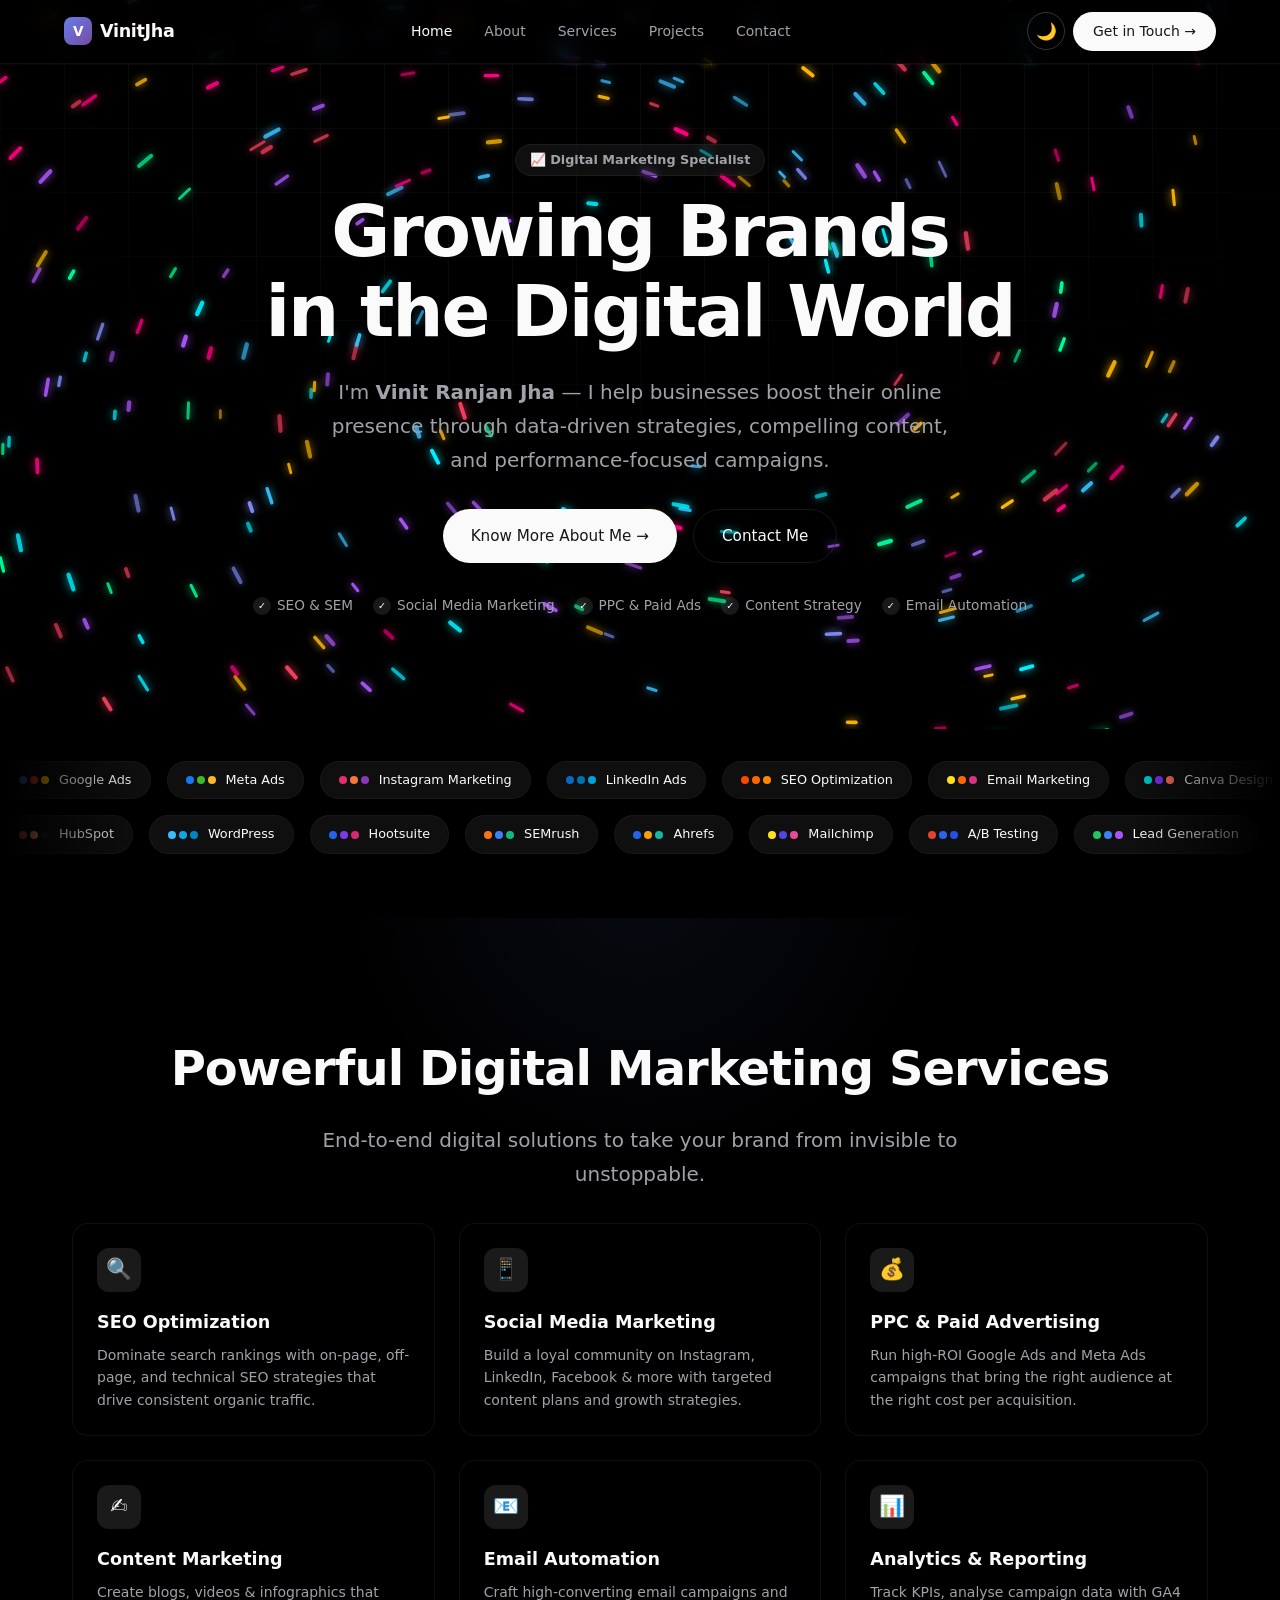
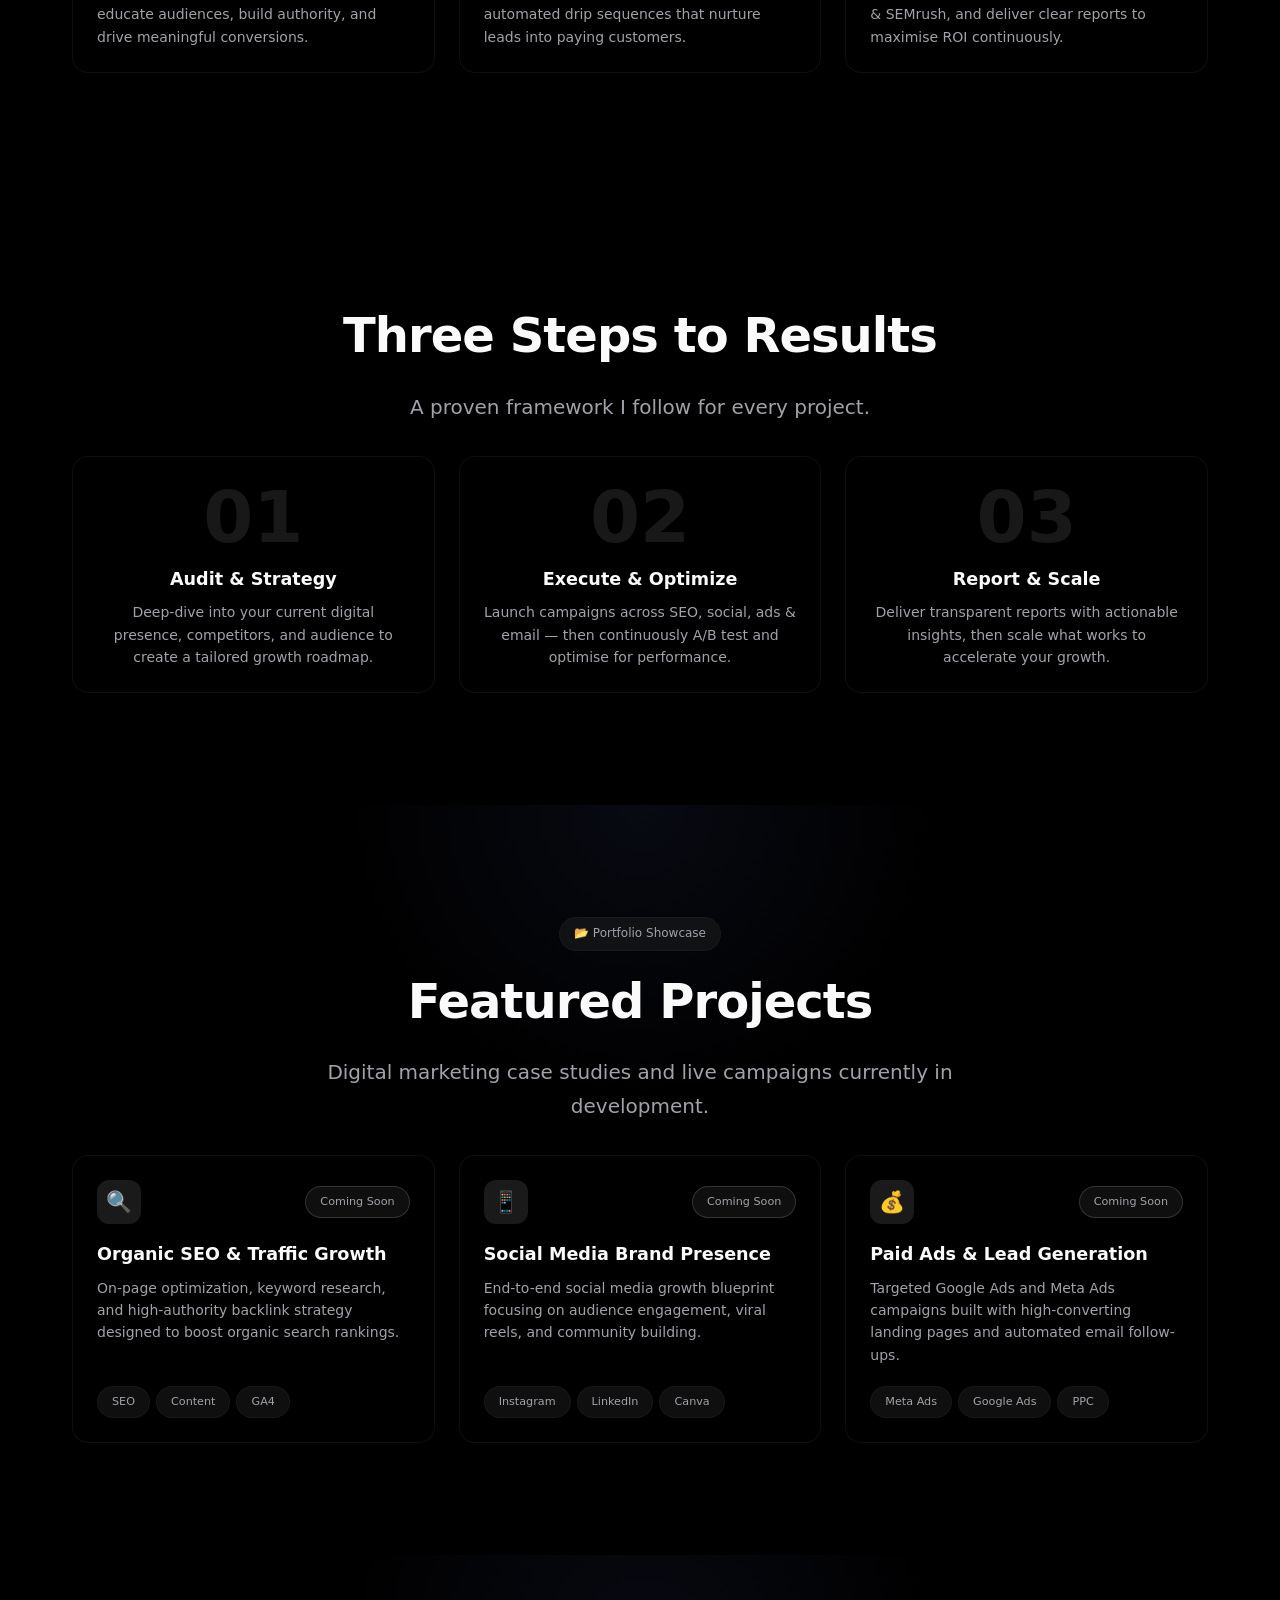
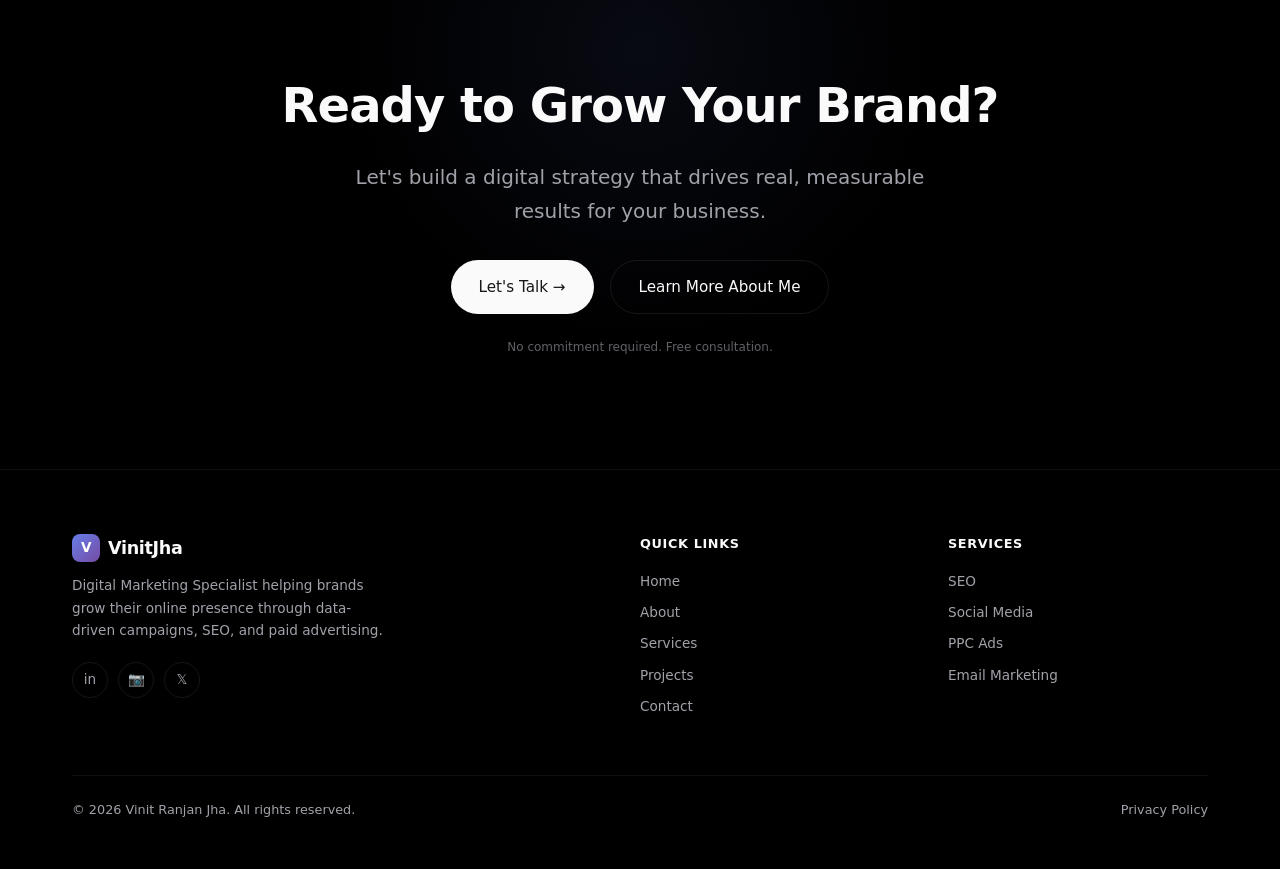
==== index.html @ 471a5882 "Initial commit: Digital marketing portfolio for Vinit Ranjan Jha" ====
<!DOCTYPE html>
<html lang="en">
<head>
  <meta charset="UTF-8" />
  <meta name="viewport" content="width=device-width, initial-scale=1.0"/>
  <title>Vinit Ranjan Jha — Digital Marketing Specialist</title>
  <link rel="icon" type="image/png" href="favicon.png" />
  <link rel="stylesheet" href="style.css" />
  <script>
    if (localStorage.getItem('vinit_theme') === 'light') {
      document.documentElement.classList.add('light');
    }
  </script>
</head>
<body>

  <div class="bg-grid"></div>

  <!-- ═══ HEADER ═══ -->
  <header class="header">
    <div class="nav-inner">
      <a href="index.html" class="logo">
        <div class="logo-icon">V</div>
        <span>VinitJha</span>
      </a>
      <nav class="nav-links" id="navLinks">
        <a href="index.html" class="active">Home</a>
        <a href="about.html">About</a>
        <a href="#services">Services</a>
        <a href="#projects">Projects</a>
        <a href="contact.html">Contact</a>
      </nav>
      <div style="display: flex; align-items: center; gap: 8px;">
        <button class="theme-toggle-btn" id="themeToggle" title="Toggle theme" aria-label="Toggle theme">🌙</button>
        <a href="contact.html" class="nav-cta nav-cta-desktop">Get in Touch →</a>
        <button class="nav-toggle" onclick="document.getElementById('navLinks').classList.toggle('open')">☰</button>
      </div>
    </div>
  </header>

  <!-- ═══ HERO ═══ -->
  <section class="hero-section" id="heroSection">
    <!-- Antigravity Exact Particle Vortex Canvas -->
    <canvas id="antigravityCanvas" class="hero-canvas"></canvas>

    <div class="container flex-center" style="position: relative; z-index: 2;">
      <div class="about-badge">📈 Digital Marketing Specialist</div>
      
      <h1 class="text-hero text-center">
        Growing Brands<br/>in the Digital World
      </h1>

      <p class="text-subtitle mt-3">
        I'm <strong>Vinit Ranjan Jha</strong> — I help businesses boost their online presence through 
        data-driven strategies, compelling content, and performance-focused campaigns.
      </p>

      <div class="btn-row">
        <a href="about.html" class="btn-primary">Know More About Me →</a>
        <a href="contact.html" class="btn-outline">Contact Me</a>
      </div>

      <!-- Feature checklist -->
      <div class="checklist">
        <span class="check-item"><span class="check-icon">✓</span> SEO & SEM</span>
        <span class="check-item"><span class="check-icon">✓</span> Social Media Marketing</span>
        <span class="check-item"><span class="check-icon">✓</span> PPC & Paid Ads</span>
        <span class="check-item"><span class="check-icon">✓</span> Content Strategy</span>
        <span class="check-item"><span class="check-icon">✓</span> Email Automation</span>
      </div>
    </div>
  </section>

  <!-- ═══ MARQUEE — SKILLS ═══ -->
  <section style="padding: 2rem 0 4rem;">
    <div class="marquee-wrapper">
      <div class="marquee-track">
        <!-- Set 1 -->
        <span class="marquee-pill"><span class="marquee-dots"><span class="marquee-dot" style="background:#4285f4"></span><span class="marquee-dot" style="background:#ea4335"></span><span class="marquee-dot" style="background:#fbbc05"></span></span>Google Ads</span>
        <span class="marquee-pill"><span class="marquee-dots"><span class="marquee-dot" style="background:#1877f2"></span><span class="marquee-dot" style="background:#42b72a"></span><span class="marquee-dot" style="background:#f7b928"></span></span>Meta Ads</span>
        <span class="marquee-pill"><span class="marquee-dots"><span class="marquee-dot" style="background:#e1306c"></span><span class="marquee-dot" style="background:#f77737"></span><span class="marquee-dot" style="background:#833ab4"></span></span>Instagram Marketing</span>
        <span class="marquee-pill"><span class="marquee-dots"><span class="marquee-dot" style="background:#0a66c2"></span><span class="marquee-dot" style="background:#0073b1"></span><span class="marquee-dot" style="background:#00a0dc"></span></span>LinkedIn Ads</span>
        <span class="marquee-pill"><span class="marquee-dots"><span class="marquee-dot" style="background:#ff4500"></span><span class="marquee-dot" style="background:#ff6600"></span><span class="marquee-dot" style="background:#ff8800"></span></span>SEO Optimization</span>
        <span class="marquee-pill"><span class="marquee-dots"><span class="marquee-dot" style="background:#ffe01b"></span><span class="marquee-dot" style="background:#ff6a00"></span><span class="marquee-dot" style="background:#d63384"></span></span>Email Marketing</span>
        <span class="marquee-pill"><span class="marquee-dots"><span class="marquee-dot" style="background:#00c4cc"></span><span class="marquee-dot" style="background:#7b2ff7"></span><span class="marquee-dot" style="background:#ff6f61"></span></span>Canva Design</span>
        <span class="marquee-pill"><span class="marquee-dots"><span class="marquee-dot" style="background:#ff4713"></span><span class="marquee-dot" style="background:#3ddc84"></span><span class="marquee-dot" style="background:#4285f4"></span></span>Analytics</span>
        <!-- Set 2 (duplicate for seamless loop) -->
        <span class="marquee-pill"><span class="marquee-dots"><span class="marquee-dot" style="background:#4285f4"></span><span class="marquee-dot" style="background:#ea4335"></span><span class="marquee-dot" style="background:#fbbc05"></span></span>Google Ads</span>
        <span class="marquee-pill"><span class="marquee-dots"><span class="marquee-dot" style="background:#1877f2"></span><span class="marquee-dot" style="background:#42b72a"></span><span class="marquee-dot" style="background:#f7b928"></span></span>Meta Ads</span>
        <span class="marquee-pill"><span class="marquee-dots"><span class="marquee-dot" style="background:#e1306c"></span><span class="marquee-dot" style="background:#f77737"></span><span class="marquee-dot" style="background:#833ab4"></span></span>Instagram Marketing</span>
        <span class="marquee-pill"><span class="marquee-dots"><span class="marquee-dot" style="background:#0a66c2"></span><span class="marquee-dot" style="background:#0073b1"></span><span class="marquee-dot" style="background:#00a0dc"></span></span>LinkedIn Ads</span>
        <span class="marquee-pill"><span class="marquee-dots"><span class="marquee-dot" style="background:#ff4500"></span><span class="marquee-dot" style="background:#ff6600"></span><span class="marquee-dot" style="background:#ff8800"></span></span>SEO Optimization</span>
        <span class="marquee-pill"><span class="marquee-dots"><span class="marquee-dot" style="background:#ffe01b"></span><span class="marquee-dot" style="background:#ff6a00"></span><span class="marquee-dot" style="background:#d63384"></span></span>Email Marketing</span>
        <span class="marquee-pill"><span class="marquee-dots"><span class="marquee-dot" style="background:#00c4cc"></span><span class="marquee-dot" style="background:#7b2ff7"></span><span class="marquee-dot" style="background:#ff6f61"></span></span>Canva Design</span>
        <span class="marquee-pill"><span class="marquee-dots"><span class="marquee-dot" style="background:#ff4713"></span><span class="marquee-dot" style="background:#3ddc84"></span><span class="marquee-dot" style="background:#4285f4"></span></span>Analytics</span>
      </div>
    </div>
    <div style="height: 1rem;"></div>
    <div class="marquee-wrapper">
      <div class="marquee-track reverse">
        <span class="marquee-pill"><span class="marquee-dots"><span class="marquee-dot" style="background:#ff6250"></span><span class="marquee-dot" style="background:#ff9472"></span><span class="marquee-dot" style="background:#1a1a2e"></span></span>HubSpot</span>
        <span class="marquee-pill"><span class="marquee-dots"><span class="marquee-dot" style="background:#38bdf8"></span><span class="marquee-dot" style="background:#0ea5e9"></span><span class="marquee-dot" style="background:#0284c7"></span></span>WordPress</span>
        <span class="marquee-pill"><span class="marquee-dots"><span class="marquee-dot" style="background:#2563eb"></span><span class="marquee-dot" style="background:#7c3aed"></span><span class="marquee-dot" style="background:#db2777"></span></span>Hootsuite</span>
        <span class="marquee-pill"><span class="marquee-dots"><span class="marquee-dot" style="background:#f97316"></span><span class="marquee-dot" style="background:#3b82f6"></span><span class="marquee-dot" style="background:#10b981"></span></span>SEMrush</span>
        <span class="marquee-pill"><span class="marquee-dots"><span class="marquee-dot" style="background:#2563eb"></span><span class="marquee-dot" style="background:#f59e0b"></span><span class="marquee-dot" style="background:#14b8a6"></span></span>Ahrefs</span>
        <span class="marquee-pill"><span class="marquee-dots"><span class="marquee-dot" style="background:#ffe01b"></span><span class="marquee-dot" style="background:#4f46e5"></span><span class="marquee-dot" style="background:#ec4899"></span></span>Mailchimp</span>
        <span class="marquee-pill"><span class="marquee-dots"><span class="marquee-dot" style="background:#e44332"></span><span class="marquee-dot" style="background:#2965f1"></span><span class="marquee-dot" style="background:#264de4"></span></span>A/B Testing</span>
        <span class="marquee-pill"><span class="marquee-dots"><span class="marquee-dot" style="background:#22c55e"></span><span class="marquee-dot" style="background:#3b82f6"></span><span class="marquee-dot" style="background:#a855f7"></span></span>Lead Generation</span>
        <!-- Duplicate -->
        <span class="marquee-pill"><span class="marquee-dots"><span class="marquee-dot" style="background:#ff6250"></span><span class="marquee-dot" style="background:#ff9472"></span><span class="marquee-dot" style="background:#1a1a2e"></span></span>HubSpot</span>
        <span class="marquee-pill"><span class="marquee-dots"><span class="marquee-dot" style="background:#38bdf8"></span><span class="marquee-dot" style="background:#0ea5e9"></span><span class="marquee-dot" style="background:#0284c7"></span></span>WordPress</span>
        <span class="marquee-pill"><span class="marquee-dots"><span class="marquee-dot" style="background:#2563eb"></span><span class="marquee-dot" style="background:#7c3aed"></span><span class="marquee-dot" style="background:#db2777"></span></span>Hootsuite</span>
        <span class="marquee-pill"><span class="marquee-dots"><span class="marquee-dot" style="background:#f97316"></span><span class="marquee-dot" style="background:#3b82f6"></span><span class="marquee-dot" style="background:#10b981"></span></span>SEMrush</span>
        <span class="marquee-pill"><span class="marquee-dots"><span class="marquee-dot" style="background:#2563eb"></span><span class="marquee-dot" style="background:#f59e0b"></span><span class="marquee-dot" style="background:#14b8a6"></span></span>Ahrefs</span>
        <span class="marquee-pill"><span class="marquee-dots"><span class="marquee-dot" style="background:#ffe01b"></span><span class="marquee-dot" style="background:#4f46e5"></span><span class="marquee-dot" style="background:#ec4899"></span></span>Mailchimp</span>
        <span class="marquee-pill"><span class="marquee-dots"><span class="marquee-dot" style="background:#e44332"></span><span class="marquee-dot" style="background:#2965f1"></span><span class="marquee-dot" style="background:#264de4"></span></span>A/B Testing</span>
        <span class="marquee-pill"><span class="marquee-dots"><span class="marquee-dot" style="background:#22c55e"></span><span class="marquee-dot" style="background:#3b82f6"></span><span class="marquee-dot" style="background:#a855f7"></span></span>Lead Generation</span>
      </div>
    </div>
  </section>

  <!-- ═══ SERVICES ═══ -->
  <section id="services" class="glow-section">
    <div class="container">
      <h2 class="text-section section-spacing">Powerful Digital Marketing Services</h2>
      <p class="text-subtitle mb-4">End-to-end digital solutions to take your brand from invisible to unstoppable.</p>

      <div class="grid-3">
        <div class="card">
          <div class="card-icon">🔍</div>
          <h3>SEO Optimization</h3>
          <p>Dominate search rankings with on-page, off-page, and technical SEO strategies that drive consistent organic traffic.</p>
        </div>
        <div class="card">
          <div class="card-icon">📱</div>
          <h3>Social Media Marketing</h3>
          <p>Build a loyal community on Instagram, LinkedIn, Facebook & more with targeted content plans and growth strategies.</p>
        </div>
        <div class="card">
          <div class="card-icon">💰</div>
          <h3>PPC & Paid Advertising</h3>
          <p>Run high-ROI Google Ads and Meta Ads campaigns that bring the right audience at the right cost per acquisition.</p>
        </div>
        <div class="card">
          <div class="card-icon">✍️</div>
          <h3>Content Marketing</h3>
          <p>Create blogs, videos & infographics that educate audiences, build authority, and drive meaningful conversions.</p>
        </div>
        <div class="card">
          <div class="card-icon">📧</div>
          <h3>Email Automation</h3>
          <p>Craft high-converting email campaigns and automated drip sequences that nurture leads into paying customers.</p>
        </div>
        <div class="card">
          <div class="card-icon">📊</div>
          <h3>Analytics & Reporting</h3>
          <p>Track KPIs, analyse campaign data with GA4 & SEMrush, and deliver clear reports to maximise ROI continuously.</p>
        </div>
      </div>
    </div>
  </section>

  <!-- ═══ HOW I WORK ═══ -->
  <section>
    <div class="container">
      <h2 class="text-section section-spacing">Three Steps to Results</h2>
      <p class="text-subtitle mb-4">A proven framework I follow for every project.</p>

      <div class="grid-3">
        <div class="card" style="text-align: center;">
          <div class="step-number">01</div>
          <h3>Audit & Strategy</h3>
          <p>Deep-dive into your current digital presence, competitors, and audience to create a tailored growth roadmap.</p>
        </div>
        <div class="card" style="text-align: center;">
          <div class="step-number">02</div>
          <h3>Execute & Optimize</h3>
          <p>Launch campaigns across SEO, social, ads & email — then continuously A/B test and optimise for performance.</p>
        </div>
        <div class="card" style="text-align: center;">
          <div class="step-number">03</div>
          <h3>Report & Scale</h3>
          <p>Deliver transparent reports with actionable insights, then scale what works to accelerate your growth.</p>
        </div>
      </div>
    </div>
  </section>

  <!-- ═══ PROJECTS ═══ -->
  <section id="projects" class="glow-section">
    <div class="container">
      <div class="flex-center">
        <span class="badge" style="margin-bottom: 0.75rem;">📂 Portfolio Showcase</span>
        <h2 class="text-section section-spacing">Featured Projects</h2>
        <p class="text-subtitle mb-4">
          Digital marketing case studies and live campaigns currently in development.
        </p>
      </div>

      <div class="grid-3">
        <!-- Project 1 -->
        <div class="card" style="display:flex; flex-direction:column; justify-content:space-between;">
          <div>
            <div style="display:flex; justify-content:space-between; align-items:center; margin-bottom:1rem;">
              <span class="card-icon" style="margin-bottom:0;">🔍</span>
              <span class="badge" style="font-size:0.7rem; color:#a1a1aa; border-color:rgba(255,255,255,0.15);">Coming Soon</span>
            </div>
            <h3>Organic SEO & Traffic Growth</h3>
            <p>On-page optimization, keyword research, and high-authority backlink strategy designed to boost organic search rankings.</p>
          </div>
          <div style="margin-top:1.25rem; display:flex; gap:6px; flex-wrap:wrap;">
            <span class="badge" style="font-size:0.7rem;">SEO</span>
            <span class="badge" style="font-size:0.7rem;">Content</span>
            <span class="badge" style="font-size:0.7rem;">GA4</span>
          </div>
        </div>

        <!-- Project 2 -->
        <div class="card" style="display:flex; flex-direction:column; justify-content:space-between;">
          <div>
            <div style="display:flex; justify-content:space-between; align-items:center; margin-bottom:1rem;">
              <span class="card-icon" style="margin-bottom:0;">📱</span>
              <span class="badge" style="font-size:0.7rem; color:#a1a1aa; border-color:rgba(255,255,255,0.15);">Coming Soon</span>
            </div>
            <h3>Social Media Brand Presence</h3>
            <p>End-to-end social media growth blueprint focusing on audience engagement, viral reels, and community building.</p>
          </div>
          <div style="margin-top:1.25rem; display:flex; gap:6px; flex-wrap:wrap;">
            <span class="badge" style="font-size:0.7rem;">Instagram</span>
            <span class="badge" style="font-size:0.7rem;">LinkedIn</span>
            <span class="badge" style="font-size:0.7rem;">Canva</span>
          </div>
        </div>

        <!-- Project 3 -->
        <div class="card" style="display:flex; flex-direction:column; justify-content:space-between;">
          <div>
            <div style="display:flex; justify-content:space-between; align-items:center; margin-bottom:1rem;">
              <span class="card-icon" style="margin-bottom:0;">💰</span>
              <span class="badge" style="font-size:0.7rem; color:#a1a1aa; border-color:rgba(255,255,255,0.15);">Coming Soon</span>
            </div>
            <h3>Paid Ads & Lead Generation</h3>
            <p>Targeted Google Ads and Meta Ads campaigns built with high-converting landing pages and automated email follow-ups.</p>
          </div>
          <div style="margin-top:1.25rem; display:flex; gap:6px; flex-wrap:wrap;">
            <span class="badge" style="font-size:0.7rem;">Meta Ads</span>
            <span class="badge" style="font-size:0.7rem;">Google Ads</span>
            <span class="badge" style="font-size:0.7rem;">PPC</span>
          </div>
        </div>
      </div>
    </div>
  </section>

  <!-- ═══ BOTTOM CTA ═══ -->
  <section class="glow-section">
    <div class="container flex-center">
      <h2 class="text-section section-spacing">Ready to Grow Your Brand?</h2>
      <p class="text-subtitle">
        Let's build a digital strategy that drives real, measurable results for your business.
      </p>
      <div class="btn-row">
        <a href="contact.html" class="btn-primary">Let's Talk →</a>
        <a href="about.html" class="btn-outline">Learn More About Me</a>
      </div>
      <p class="text-xs text-muted mt-3" style="opacity:0.6;">No commitment required. Free consultation.</p>
    </div>
  </section>

  <!-- ═══ FOOTER ═══ -->
  <footer class="footer">
    <div class="container">
      <div class="footer-grid">
        <div class="footer-brand">
          <div class="logo">
            <div class="logo-icon">V</div>
            <span>VinitJha</span>
          </div>
          <p>Digital Marketing Specialist helping brands grow their online presence through data-driven campaigns, SEO, and paid advertising.</p>
          <div class="footer-socials">
            <a href="#" title="LinkedIn">in</a>
            <a href="#" title="Instagram">📷</a>
            <a href="#" title="Twitter / X">𝕏</a>
          </div>
        </div>
        <div class="footer-col">
          <h4>Quick Links</h4>
          <a href="index.html">Home</a>
          <a href="about.html">About</a>
          <a href="#services">Services</a>
          <a href="#projects">Projects</a>
          <a href="contact.html">Contact</a>
        </div>
        <div class="footer-col">
          <h4>Services</h4>
          <a href="#services">SEO</a>
          <a href="#services">Social Media</a>
          <a href="#services">PPC Ads</a>
          <a href="#services">Email Marketing</a>
        </div>
      </div>
      <div class="footer-bottom">
        <span>© 2026 Vinit Ranjan Jha. All rights reserved.</span>
        <a href="#">Privacy Policy</a>
      </div>
    </div>
  </footer>

  <script>
    // ── Theme Toggle (Dark / Light) ──
    const themeToggleBtn = document.getElementById('themeToggle');
    const currentTheme = localStorage.getItem('vinit_theme') || 'dark';

    if (currentTheme === 'light') {
      document.documentElement.classList.add('light');
      themeToggleBtn.textContent = '☀️';
    } else {
      document.documentElement.classList.remove('light');
      themeToggleBtn.textContent = '🌙';
    }

    themeToggleBtn.addEventListener('click', () => {
      const isLight = document.documentElement.classList.toggle('light');
      if (isLight) {
        localStorage.setItem('vinit_theme', 'light');
        themeToggleBtn.textContent = '☀️';
      } else {
        localStorage.setItem('vinit_theme', 'dark');
        themeToggleBtn.textContent = '🌙';
      }
    });

    // Auto-close mobile menu on link click
    document.querySelectorAll('#navLinks a').forEach(link => {
      link.addEventListener('click', () => {
        document.getElementById('navLinks').classList.remove('open');
      });
    });

    // ── Antigravity Google Exact Particle Vortex System ──
    const canvas = document.getElementById('antigravityCanvas');
    const heroSec = document.getElementById('heroSection');
    const ctx = canvas.getContext('2d');

    let width = 0, height = 0;
    let dpr = window.devicePixelRatio || 1;

    // Palette: Light Mode (Google vibrant palette) vs Dark Mode (Electric neon glow)
    const lightColors = ['#EA4335', '#4285F4', '#FBBC05', '#34A853', '#9333EA', '#E11D48', '#2563EB', '#D97706'];
    const darkColors  = ['#00F0FF', '#FF007F', '#A855F7', '#FFB800', '#00FF9D', '#38BDF8', '#F43F5E', '#818CF8'];

    let particles = [];
    const NUM_PARTICLES = 360;

    function resize() {
      width = heroSec.offsetWidth;
      height = heroSec.offsetHeight;
      dpr = window.devicePixelRatio || 1;
      canvas.width = width * dpr;
      canvas.height = height * dpr;
      ctx.setTransform(dpr, 0, 0, dpr, 0, 0);
    }

    function initParticles() {
      particles = [];
      const isMobile = width < 768;
      const minR = isMobile ? 120 : 210;
      const maxR = isMobile ? 420 : 860;

      for (let i = 0; i < NUM_PARTICLES; i++) {
        // Distance distributed in vortex layers
        const norm = Math.pow(Math.random(), 0.78);
        const r = minR + norm * (maxR - minR);
        const baseAngle = Math.random() * Math.PI * 2;
        const colorIdx = Math.floor(Math.random() * lightColors.length);

        particles.push({
          r: r,
          baseR: r,
          angle: baseAngle,
          speed: (0.0006 + Math.random() * 0.001) * (Math.random() > 0.05 ? 1 : -1),
          length: 7 + Math.random() * 9,
          width: 2.8 + Math.random() * 1.6,
          colorIdx: colorIdx,
          alpha: 0.55 + Math.random() * 0.45,
          ox: 0,
          oy: 0,
          vx: 0,
          vy: 0
        });
      }
    }

    let mousePos = { x: -9999, y: -9999, active: false };

    heroSec.addEventListener('mousemove', (e) => {
      const rect = heroSec.getBoundingClientRect();
      mousePos.x = e.clientX - rect.left;
      mousePos.y = e.clientY - rect.top;
      mousePos.active = true;
    });

    heroSec.addEventListener('mouseleave', () => {
      mousePos.active = false;
    });

    function animate() {
      // Disable on mobile/phone screens completely
      if (window.innerWidth <= 768) {
        ctx.clearRect(0, 0, width, height);
        requestAnimationFrame(animate);
        return;
      }

      ctx.clearRect(0, 0, width, height);

      const isLight = document.documentElement.classList.contains('light');
      const cx = width / 2;
      const cy = height * 0.46; // Center directly behind the hero title

      for (let i = 0; i < particles.length; i++) {
        const p = particles[i];

        // Orbit update
        p.angle += p.speed;

        // Base elliptical coordinates matching screen ratio
        const baseX = cx + Math.cos(p.angle) * p.r;
        const baseY = cy + Math.sin(p.angle) * (p.r * 0.58);

        // Interactive mouse physics
        if (mousePos.active) {
          const dx = (baseX + p.ox) - mousePos.x;
          const dy = (baseY + p.oy) - mousePos.y;
          const dist = Math.hypot(dx, dy);
          const maxDist = 200;

          if (dist < maxDist && dist > 0) {
            const force = (1 - dist / maxDist) * 32;
            p.vx += (dx / dist) * force * 0.12;
            p.vy += (dy / dist) * force * 0.12;
          }
        }

        // Spring damping back to orbit
        p.ox += p.vx;
        p.oy += p.vy;
        p.vx *= 0.86;
        p.vy *= 0.86;
        p.ox *= 0.92;
        p.oy *= 0.92;

        const posX = baseX + p.ox;
        const posY = baseY + p.oy;

        // Tangent orientation (vortex swirling dash angle)
        const tangent = p.angle + Math.PI / 2 + 0.32;

        ctx.save();
        ctx.translate(posX, posY);
        ctx.rotate(tangent);

        ctx.beginPath();
        ctx.moveTo(-p.length / 2, 0);
        ctx.lineTo(p.length / 2, 0);

        const strokeColor = isLight ? lightColors[p.colorIdx] : darkColors[p.colorIdx];
        ctx.strokeStyle = strokeColor;
        ctx.lineWidth = p.width;
        ctx.lineCap = 'round';
        ctx.globalAlpha = p.alpha;

        if (!isLight) {
          ctx.shadowColor = strokeColor;
          ctx.shadowBlur = 8;
        }

        ctx.stroke();
        ctx.restore();
      }

      requestAnimationFrame(animate);
    }

    window.addEventListener('resize', () => {
      resize();
      initParticles();
    });

    resize();
    initParticles();
    requestAnimationFrame(animate);
  </script>

</body>
</html>
---- style.css ----
/* ══════════════════════════════════════════════
   VINIT RANJAN JHA — Digital Marketing Portfolio
   Design System (inspired by tweakcn.com)
   ══════════════════════════════════════════════ */

/* ── CSS Variables ── */
:root {
  --background: #000000;
  --foreground: #fafafa;
  --card: #000000;
  --card-foreground: #fafafa;
  --popover: #171717;
  --primary: #fafafa;
  --primary-foreground: #171717;
  --secondary: #262626;
  --secondary-foreground: #fafafa;
  --muted: #262626;
  --muted-foreground: #a1a1aa;
  --border: #262626;
  --ring: #d4d4d8;
  --radius: 9999px;
}

/* Light Theme Variables */
html.light {
  --background: #ffffff;
  --foreground: #09090b;
  --card: #ffffff;
  --card-foreground: #09090b;
  --popover: #f4f4f5;
  --primary: #18181b;
  --primary-foreground: #fafafa;
  --secondary: #f4f4f5;
  --secondary-foreground: #18181b;
  --muted: #f4f4f5;
  --muted-foreground: #71717a;
  --border: #e4e4e7;
  --ring: #a1a1aa;
}

/* ── Reset ── */
*, *::before, *::after {
  margin: 0;
  padding: 0;
  box-sizing: border-box;
}

html {
  scroll-behavior: smooth;
}

body {
  font-family: ui-sans-serif, system-ui, -apple-system, BlinkMacSystemFont,
    'Segoe UI', Roboto, 'Helvetica Neue', Arial, 'Noto Sans', sans-serif;
  background: var(--background);
  color: var(--foreground);
  line-height: 1.6;
  -webkit-font-smoothing: antialiased;
  -moz-osx-font-smoothing: grayscale;
}

a { color: inherit; text-decoration: none; }
img { max-width: 100%; display: block; }
ul { list-style: none; }

/* ── Background Grid Pattern ── */
.bg-grid {
  position: fixed;
  inset: 0;
  z-index: 0;
  pointer-events: none;
  background-image:
    linear-gradient(rgba(255,255,255,0.035) 1px, transparent 1px),
    linear-gradient(90deg, rgba(255,255,255,0.035) 1px, transparent 1px);
  background-size: 64px 64px;
  mask-image: radial-gradient(ellipse 60% 50% at 50% 0%, #000 70%, transparent 100%);
  -webkit-mask-image: radial-gradient(ellipse 60% 50% at 50% 0%, #000 70%, transparent 100%);
}

/* ── Container ── */
.container {
  max-width: 1200px;
  margin: 0 auto;
  padding: 0 1rem;
  position: relative;
  z-index: 1;
}

@media (min-width: 640px) { .container { padding: 0 1.5rem; } }
@media (min-width: 1024px) { .container { padding: 0 2rem; } }

/* ── Header / Nav ── */
.header {
  position: fixed;
  top: 0;
  left: 0;
  right: 0;
  height: 64px;
  z-index: 100;
  border-bottom: 1px solid rgba(38,38,38,0.4);
  backdrop-filter: blur(12px);
  -webkit-backdrop-filter: blur(12px);
  background: rgba(0,0,0,0.8);
}

.nav-inner {
  max-width: 1200px;
  margin: 0 auto;
  padding: 0 1.5rem;
  height: 100%;
  display: flex;
  align-items: center;
  justify-content: space-between;
}

.logo {
  font-size: 1.1rem;
  font-weight: 700;
  letter-spacing: -0.02em;
  display: flex;
  align-items: center;
  gap: 8px;
}

.logo-icon {
  width: 28px;
  height: 28px;
  background: linear-gradient(135deg, #667eea, #764ba2);
  border-radius: 8px;
  display: flex;
  align-items: center;
  justify-content: center;
  font-size: 0.85rem;
  font-weight: 800;
  color: white;
}

.nav-links {
  display: flex;
  gap: 2rem;
  align-items: center;
}

.nav-links a {
  font-size: 0.875rem;
  font-weight: 500;
  color: var(--muted-foreground);
  transition: color 0.2s;
}

.nav-links a:hover,
.nav-links a.active {
  color: var(--foreground);
}

.nav-cta {
  display: inline-flex;
  align-items: center;
  gap: 6px;
  background: var(--primary);
  color: var(--primary-foreground);
  padding: 8px 20px;
  border-radius: 9999px;
  font-size: 0.875rem;
  font-weight: 500;
  transition: opacity 0.2s;
  border: none;
  cursor: pointer;
}

.nav-cta:hover { opacity: 0.9; }

/* Mobile nav */
.nav-toggle {
  display: none;
  background: rgba(38,38,38,0.5);
  border: 1px solid rgba(255,255,255,0.15);
  border-radius: 9999px;
  width: 42px;
  height: 42px;
  align-items: center;
  justify-content: center;
  color: var(--foreground);
  cursor: pointer;
  font-size: 1.25rem;
  transition: all 0.2s;
}

.nav-toggle:active {
  transform: scale(0.92);
}

@media (max-width: 768px) {
  .nav-links {
    display: flex;
    flex-direction: column;
    position: fixed;
    top: 64px;
    left: 0;
    right: 0;
    background: rgba(10, 10, 10, 0.98);
    backdrop-filter: blur(20px);
    -webkit-backdrop-filter: blur(20px);
    padding: 1.5rem 1.25rem 2rem;
    gap: 0.5rem;
    border-bottom: 1px solid rgba(255,255,255,0.1);
    transform: translateY(-120%);
    opacity: 0;
    pointer-events: none;
    transition: all 0.3s cubic-bezier(0.16, 1, 0.3, 1);
    box-shadow: 0 20px 40px rgba(0,0,0,0.8);
  }

  .nav-links.open {
    transform: translateY(0);
    opacity: 1;
    pointer-events: auto;
  }

  .nav-links a {
    padding: 12px 16px;
    border-radius: 10px;
    font-size: 1rem;
    color: var(--foreground);
    background: rgba(255,255,255,0.03);
    border: 1px solid rgba(255,255,255,0.06);
  }

  .nav-links a:hover,
  .nav-links a.active {
    background: rgba(255,255,255,0.1);
    color: #fff;
  }

  .nav-cta-desktop { display: none; }
  .nav-toggle { display: flex; }
}

/* ── Sections ── */
section {
  padding: 5rem 0;
}

.hero-section {
  padding-top: 9rem;
  position: relative;
  overflow: hidden;
}

/* ── Antigravity Particle Vortex Canvas ── */
.hero-canvas {
  position: absolute;
  top: 0;
  left: 0;
  width: 100%;
  height: 100%;
  z-index: 0;
  pointer-events: none;
}

/* Hide swirling canvas & hover effect completely on phones/touch screens */
@media (max-width: 768px), (hover: none) and (pointer: coarse) {
  .hero-canvas {
    display: none !important;
    visibility: hidden !important;
  }
}

/* Theme Toggle Button */
.theme-toggle-btn {
  width: 38px;
  height: 38px;
  border-radius: 9999px;
  display: inline-flex;
  align-items: center;
  justify-content: center;
  background: transparent;
  border: 1px solid rgba(255, 255, 255, 0.2);
  color: var(--foreground);
  cursor: pointer;
  font-size: 1.05rem;
  transition: all 0.2s ease;
  flex-shrink: 0;
}

.theme-toggle-btn:hover {
  background: rgba(255, 255, 255, 0.12);
  transform: rotate(15deg);
}

html.light .theme-toggle-btn {
  border-color: rgba(0, 0, 0, 0.15);
  background: rgba(0, 0, 0, 0.04);
}

html.light .theme-toggle-btn:hover {
  background: rgba(0, 0, 0, 0.08);
}

@media (max-width: 768px) {
  .hero-section {
    padding-top: 5.5rem !important;
    padding-bottom: 2.5rem !important;
  }
}

@media (min-width: 768px) { section { padding: 7rem 0; } }

/* ── Typography ── */
.text-hero {
  font-size: 2.5rem;
  font-weight: 700;
  letter-spacing: -0.03em;
  line-height: 1.1;
}

@media (min-width: 640px) { .text-hero { font-size: 3.75rem; } }
@media (min-width: 1024px) { .text-hero { font-size: 4.5rem; } }

.text-section {
  font-size: 1.875rem;
  font-weight: 700;
  letter-spacing: -0.02em;
  text-align: center;
}

@media (min-width: 640px) { .text-section { font-size: 2.25rem; } }
@media (min-width: 768px) { .text-section { font-size: 3rem; } }

.text-subtitle {
  font-size: 1.1rem;
  color: var(--muted-foreground);
  max-width: 640px;
  text-align: center;
  margin: 0 auto;
  line-height: 1.7;
}

@media (min-width: 640px) { .text-subtitle { font-size: 1.25rem; } }

.text-muted { color: var(--muted-foreground); }
.text-sm { font-size: 0.875rem; }
.text-xs { font-size: 0.75rem; }
.text-center { text-align: center; }
.font-semibold { font-weight: 600; }
.font-bold { font-weight: 700; }

/* ── Buttons ── */
.btn-primary {
  display: inline-flex;
  align-items: center;
  gap: 8px;
  background: var(--primary);
  color: var(--primary-foreground);
  padding: 14px 28px;
  border-radius: 9999px;
  font-size: 0.95rem;
  font-weight: 500;
  transition: all 0.2s;
  border: none;
  cursor: pointer;
}

.btn-primary:hover {
  opacity: 0.9;
  box-shadow: 0 4px 16px rgba(255,255,255,0.1);
}

.btn-outline {
  display: inline-flex;
  align-items: center;
  gap: 8px;
  background: transparent;
  color: var(--foreground);
  padding: 14px 28px;
  border-radius: 9999px;
  font-size: 0.95rem;
  font-weight: 500;
  border: 1px solid rgba(38,38,38,0.6);
  transition: all 0.2s;
  cursor: pointer;
}

.btn-outline:hover {
  background: rgba(38,38,38,0.4);
}

/* ── Cards ── */
.card {
  padding: 1.5rem;
  border-radius: 1rem;
  border: 1px solid rgba(38,38,38,0.4);
  background: rgba(0,0,0,0.5);
  backdrop-filter: blur(4px);
  -webkit-backdrop-filter: blur(4px);
  transition: all 0.3s;
}

.card:hover {
  border-color: rgba(38,38,38,0.8);
  background: rgba(0,0,0,0.8);
}

.card-icon {
  width: 44px;
  height: 44px;
  border-radius: 12px;
  background: rgba(250,250,250,0.1);
  display: flex;
  align-items: center;
  justify-content: center;
  margin-bottom: 1rem;
  font-size: 1.3rem;
}

.card h3 {
  font-size: 1.1rem;
  font-weight: 600;
  margin-bottom: 0.5rem;
}

.card p {
  font-size: 0.875rem;
  color: var(--muted-foreground);
  line-height: 1.6;
}

/* ── Grid ── */
.grid-3 {
  display: grid;
  grid-template-columns: 1fr;
  gap: 1.5rem;
}

@media (min-width: 768px) { .grid-3 { grid-template-columns: repeat(2, 1fr); } }
@media (min-width: 1024px) { .grid-3 { grid-template-columns: repeat(3, 1fr); } }

.grid-4 {
  display: grid;
  grid-template-columns: repeat(2, 1fr);
  gap: 1.25rem;
}

@media (min-width: 1024px) { .grid-4 { grid-template-columns: repeat(4, 1fr); } }

/* ── Badges / Pills ── */
.badge {
  display: inline-flex;
  align-items: center;
  gap: 6px;
  padding: 6px 14px;
  border-radius: 9999px;
  font-size: 0.75rem;
  font-weight: 500;
  border: 1px solid rgba(38,38,38,0.4);
  background: rgba(38,38,38,0.4);
  backdrop-filter: blur(4px);
  color: var(--muted-foreground);
}

/* ── Feature Checklist ── */
.checklist {
  display: flex;
  flex-wrap: wrap;
  gap: 1.25rem;
  justify-content: center;
  margin-top: 2rem;
}

.check-item {
  display: flex;
  align-items: center;
  gap: 6px;
  font-size: 0.85rem;
  color: var(--muted-foreground);
}

.check-icon {
  width: 18px;
  height: 18px;
  border-radius: 50%;
  background: rgba(250,250,250,0.1);
  display: flex;
  align-items: center;
  justify-content: center;
  font-size: 0.6rem;
  color: var(--foreground);
}

/* ── Ghost Numbers (Steps) ── */
.step-number {
  font-size: 3.5rem;
  font-weight: 800;
  color: rgba(161,161,170,0.15);
  user-select: none;
  line-height: 1;
  margin-bottom: 0.75rem;
}

@media (min-width: 768px) { .step-number { font-size: 4.5rem; } }

/* ── Marquee ── */
.marquee-wrapper {
  overflow: hidden;
  position: relative;
  width: 100%;
}

.marquee-wrapper::before,
.marquee-wrapper::after {
  content: '';
  position: absolute;
  top: 0;
  bottom: 0;
  width: 6rem;
  z-index: 2;
  pointer-events: none;
}

.marquee-wrapper::before {
  left: 0;
  background: linear-gradient(to right, var(--background), transparent);
}

.marquee-wrapper::after {
  right: 0;
  background: linear-gradient(to left, var(--background), transparent);
}

@media (min-width: 640px) {
  .marquee-wrapper::before,
  .marquee-wrapper::after { width: 9rem; }
}

.marquee-track {
  display: flex;
  gap: 1rem;
  animation: marquee-scroll 30s linear infinite;
  width: max-content;
}

.marquee-track.reverse {
  animation-direction: reverse;
}

@keyframes marquee-scroll {
  0% { transform: translateX(0); }
  100% { transform: translateX(-50%); }
}

.marquee-pill {
  display: flex;
  align-items: center;
  gap: 10px;
  padding: 8px 18px;
  border-radius: 9999px;
  border: 1px solid rgba(38,38,38,0.4);
  background: rgba(38,38,38,0.4);
  backdrop-filter: blur(4px);
  font-size: 0.8rem;
  font-weight: 500;
  white-space: nowrap;
  color: var(--foreground);
}

.marquee-dots {
  display: flex;
  gap: 3px;
}

.marquee-dot {
  width: 8px;
  height: 8px;
  border-radius: 50%;
}

/* ── Stats ── */
.stat-item {
  text-align: center;
  padding: 2rem 1rem;
  border-radius: 1rem;
  border: 1px solid rgba(38,38,38,0.4);
  background: rgba(0,0,0,0.5);
}

.stat-number {
  font-size: 2.5rem;
  font-weight: 800;
  line-height: 1;
  margin-bottom: 0.5rem;
  background: linear-gradient(135deg, #fff, #a1a1aa);
  -webkit-background-clip: text;
  -webkit-text-fill-color: transparent;
  background-clip: text;
}

.stat-label {
  font-size: 0.82rem;
  color: var(--muted-foreground);
  font-weight: 500;
}

/* ── Skill Tags ── */
.skills-wrap {
  display: flex;
  flex-wrap: wrap;
  gap: 10px;
  justify-content: center;
}

.skill-tag {
  padding: 8px 18px;
  border-radius: 9999px;
  font-size: 0.8rem;
  font-weight: 500;
  border: 1px solid rgba(38,38,38,0.6);
  background: rgba(38,38,38,0.4);
  color: var(--foreground);
  transition: all 0.2s;
}

.skill-tag:hover {
  background: rgba(38,38,38,0.7);
  border-color: rgba(38,38,38,0.9);
}

/* ── About Hero ── */
.about-hero {
  display: flex;
  align-items: center;
  gap: 2.5rem;
  padding: 3rem;
  border-radius: 1.25rem;
  border: 1px solid rgba(38,38,38,0.4);
  background: rgba(0,0,0,0.5);
  backdrop-filter: blur(4px);
}

@media (max-width: 640px) {
  .about-hero {
    flex-direction: column;
    text-align: center;
    padding: 2rem 1.5rem;
  }
}

.about-avatar {
  width: 140px;
  height: 140px;
  border-radius: 50%;
  overflow: hidden;
  flex-shrink: 0;
  border: 3px solid rgba(38,38,38,0.6);
}

.about-avatar img {
  width: 100%;
  height: 100%;
  object-fit: cover;
  object-position: center top;
}

.about-badge {
  display: inline-flex;
  align-items: center;
  gap: 6px;
  padding: 5px 14px;
  border-radius: 9999px;
  font-size: 0.8rem;
  font-weight: 600;
  border: 1px solid rgba(38,38,38,0.6);
  background: rgba(38,38,38,0.4);
  color: var(--muted-foreground);
  margin-bottom: 1rem;
}

/* ── Contact Form ── */
.contact-card {
  padding: 2.5rem;
}

@media (max-width: 640px) {
  .contact-card {
    padding: 1.5rem 1.15rem;
  }
}

.form-group {
  margin-bottom: 1.5rem;
}

.form-group label {
  display: block;
  font-size: 0.8rem;
  font-weight: 600;
  color: var(--muted-foreground);
  margin-bottom: 0.5rem;
  text-transform: uppercase;
  letter-spacing: 0.5px;
}

.form-input {
  width: 100%;
  padding: 12px 16px;
  border: 1px solid rgba(38,38,38,0.6);
  border-radius: 10px;
  font-size: 0.95rem;
  color: var(--foreground);
  background: var(--popover);
  outline: none;
  transition: all 0.2s;
  font-family: inherit;
}

.form-input:focus {
  border-color: rgba(212,212,216,0.5);
  box-shadow: 0 0 0 3px rgba(212,212,216,0.1);
}

.form-input::placeholder {
  color: rgba(161,161,170,0.6);
}

.gender-group {
  display: flex;
  gap: 10px;
}

.gender-option {
  flex: 1;
}

.gender-option input[type="radio"] { display: none; }

.gender-option label {
  display: flex;
  align-items: center;
  justify-content: center;
  gap: 6px;
  padding: 12px;
  border: 1px solid rgba(38,38,38,0.6);
  border-radius: 10px;
  cursor: pointer;
  font-size: 0.85rem;
  text-transform: none;
  letter-spacing: 0;
  font-weight: 500;
  color: var(--muted-foreground);
  background: var(--popover);
  transition: all 0.2s;
}

.gender-option input[type="radio"]:checked + label {
  border-color: var(--foreground);
  background: rgba(250,250,250,0.1);
  color: var(--foreground);
}

.gender-option label:hover {
  border-color: rgba(38,38,38,0.9);
  background: rgba(38,38,38,0.4);
}

/* ── Footer ── */
.footer {
  border-top: 1px solid rgba(38,38,38,0.4);
  padding: 4rem 0 3rem;
}

.footer-grid {
  display: grid;
  grid-template-columns: 2fr 1fr 1fr;
  gap: 3rem;
}

@media (max-width: 768px) {
  .footer-grid {
    grid-template-columns: 1fr;
    gap: 2rem;
  }
}

.footer-brand p {
  font-size: 0.85rem;
  color: var(--muted-foreground);
  line-height: 1.65;
  margin-top: 0.75rem;
  max-width: 320px;
}

.footer-socials {
  display: flex;
  gap: 10px;
  margin-top: 1.25rem;
}

.footer-socials a {
  width: 36px;
  height: 36px;
  border-radius: 50%;
  border: 1px solid rgba(38,38,38,0.6);
  display: flex;
  align-items: center;
  justify-content: center;
  font-size: 0.85rem;
  color: var(--muted-foreground);
  transition: all 0.2s;
}

.footer-socials a:hover {
  background: rgba(38,38,38,0.4);
  color: var(--foreground);
}

.footer-col h4 {
  font-size: 0.8rem;
  font-weight: 600;
  letter-spacing: 0.05em;
  text-transform: uppercase;
  margin-bottom: 1rem;
}

.footer-col a {
  display: block;
  font-size: 0.85rem;
  color: var(--muted-foreground);
  margin-bottom: 0.6rem;
  transition: color 0.2s;
}

.footer-col a:hover { color: var(--foreground); }

.footer-bottom {
  margin-top: 3rem;
  padding-top: 1.5rem;
  border-top: 1px solid rgba(38,38,38,0.4);
  display: flex;
  justify-content: space-between;
  align-items: center;
  font-size: 0.8rem;
  color: var(--muted-foreground);
}

@media (max-width: 640px) {
  .footer-bottom {
    flex-direction: column;
    gap: 0.75rem;
    text-align: center;
  }
}

/* ── Ambient Glow ── */
.glow-section {
  position: relative;
  overflow: hidden;
}

.glow-section::before {
  content: '';
  position: absolute;
  top: -40%;
  left: 50%;
  transform: translateX(-50%);
  width: 600px;
  height: 600px;
  background: radial-gradient(circle, rgba(102,126,234,0.08), transparent 70%);
  border-radius: 50%;
  pointer-events: none;
}

/* ── Utility ── */
.flex-center {
  display: flex;
  flex-direction: column;
  align-items: center;
}

.mt-1 { margin-top: 0.5rem; }
.mt-2 { margin-top: 1rem; }
.mt-3 { margin-top: 1.5rem; }
.mt-4 { margin-top: 2rem; }
.mt-6 { margin-top: 3rem; }
.mb-2 { margin-bottom: 1rem; }
.mb-3 { margin-bottom: 1.5rem; }
.mb-4 { margin-bottom: 2rem; }
.gap-sm { gap: 0.75rem; }
.gap-md { gap: 1rem; }
.gap-lg { gap: 1.5rem; }

.btn-row {
  display: flex;
  gap: 1rem;
  flex-wrap: wrap;
  justify-content: center;
  margin-top: 2rem;
}

.section-spacing {
  margin-bottom: 1rem;
}

/* ── Success Message ── */
.success-msg {
  display: none;
  text-align: center;
  padding: 14px;
  background: rgba(34,197,94,0.1);
  border: 1px solid rgba(34,197,94,0.3);
  border-radius: 10px;
  color: #4ade80;
  font-weight: 600;
  margin-top: 1rem;
  font-size: 0.9rem;
}

/* ══════════════════════════════════════════════
   MOBILE RESPONSIVENESS ENHANCEMENTS
   ══════════════════════════════════════════════ */
html, body {
  overflow-x: hidden;
  width: 100%;
}

@media (max-width: 768px) {
  section {
    padding: 3.5rem 0;
  }

  .text-hero {
    font-size: 2.25rem;
    line-height: 1.18;
  }

  .text-section {
    font-size: 1.75rem;
  }

  .text-subtitle {
    font-size: 0.98rem;
    line-height: 1.6;
  }

  .card {
    padding: 1.25rem 1rem;
  }

  .grid-3 {
    gap: 1rem;
  }

  .checklist {
    gap: 0.6rem;
    justify-content: center;
  }

  .check-item {
    font-size: 0.78rem;
  }

  .step-number {
    font-size: 2.75rem;
  }

  .stat-item {
    padding: 1.25rem 0.5rem;
  }

  .stat-number {
    font-size: 2rem;
  }

  .stat-label {
    font-size: 0.75rem;
  }

  .about-hero {
    padding: 1.75rem 1.25rem;
    gap: 1.5rem;
  }

  .about-avatar {
    width: 110px;
    height: 110px;
  }
}

@media (max-width: 520px) {
  .text-hero {
    font-size: 1.95rem;
  }

  .btn-row {
    flex-direction: column;
    width: 100%;
    gap: 0.75rem;
  }

  .btn-row .btn-primary,
  .btn-row .btn-outline {
    width: 100%;
    justify-content: center;
    text-align: center;
    padding: 13px 20px;
  }

  .gender-group {
    gap: 6px;
  }

  .gender-option label {
    padding: 10px 4px;
    font-size: 0.78rem;
    gap: 4px;
  }

  .marquee-wrapper::before,
  .marquee-wrapper::after {
    width: 3.5rem;
  }

  .grid-4 {
    gap: 0.75rem;
  }
}

/* ══════════════════════════════════════════════
   LIGHT THEME OVERRIDES (White-Black System)
   ══════════════════════════════════════════════ */
html.light .bg-grid {
  background-image:
    linear-gradient(rgba(0, 0, 0, 0.035) 1px, transparent 1px),
    linear-gradient(90deg, rgba(0, 0, 0, 0.035) 1px, transparent 1px);
}

html.light .header {
  background: rgba(255, 255, 255, 0.88);
  border-bottom: 1px solid rgba(0, 0, 0, 0.08);
}

html.light .nav-links a {
  color: #71717a;
}

html.light .nav-links a:hover,
html.light .nav-links a.active {
  color: #09090b;
}

html.light .nav-cta {
  background: #18181b;
  color: #fafafa;
}

html.light .card {
  background: #ffffff;
  border-color: rgba(0, 0, 0, 0.08);
  box-shadow: 0 4px 24px rgba(0, 0, 0, 0.04);
}

html.light .card:hover {
  border-color: rgba(0, 0, 0, 0.18);
  box-shadow: 0 8px 32px rgba(0, 0, 0, 0.08);
}

html.light .card-icon {
  background: rgba(0, 0, 0, 0.05);
}

html.light .card h3 {
  color: #09090b;
}

html.light .card p {
  color: #71717a;
}

html.light .badge,
html.light .marquee-pill,
html.light .skill-tag,
html.light .about-badge {
  background: rgba(0, 0, 0, 0.04);
  border-color: rgba(0, 0, 0, 0.09);
  color: #52525b;
}

html.light .skill-tag:hover {
  background: rgba(0, 0, 0, 0.08);
  border-color: rgba(0, 0, 0, 0.2);
}

html.light .btn-outline {
  border-color: rgba(0, 0, 0, 0.15);
  color: #09090b;
}

html.light .btn-outline:hover {
  background: rgba(0, 0, 0, 0.05);
}

html.light .check-item {
  color: #71717a;
}

html.light .check-icon {
  background: rgba(0, 0, 0, 0.06);
  color: #18181b;
}

html.light .stat-item {
  background: #ffffff;
  border-color: rgba(0, 0, 0, 0.08);
  box-shadow: 0 4px 20px rgba(0, 0, 0, 0.03);
}

html.light .stat-number {
  background: linear-gradient(135deg, #18181b, #71717a);
  -webkit-background-clip: text;
  -webkit-text-fill-color: transparent;
}

html.light .about-hero {
  background: #ffffff;
  border-color: rgba(0, 0, 0, 0.08);
  box-shadow: 0 4px 24px rgba(0, 0, 0, 0.04);
}

html.light .about-avatar {
  border-color: rgba(0, 0, 0, 0.1);
}

html.light .form-input {
  background: #f4f4f5;
  border-color: #e4e4e7;
  color: #09090b;
}

html.light .form-input:focus {
  border-color: #18181b;
  background: #ffffff;
}

html.light .gender-option label {
  background: #f4f4f5;
  border-color: #e4e4e7;
  color: #52525b;
}

html.light .gender-option input[type="radio"]:checked + label {
  border-color: #18181b;
  background: #18181b;
  color: #fafafa;
}

html.light .gender-option label:hover {
  border-color: #a1a1aa;
}

html.light .marquee-wrapper::before {
  background: linear-gradient(to right, #ffffff, transparent);
}

html.light .marquee-wrapper::after {
  background: linear-gradient(to left, #ffffff, transparent);
}

html.light .footer {
  border-top: 1px solid rgba(0, 0, 0, 0.08);
  background: #fafafa;
}

html.light .footer-bottom {
  border-top-color: rgba(0, 0, 0, 0.08);
}

html.light .footer-socials a {
  border-color: rgba(0, 0, 0, 0.12);
  color: #71717a;
}

html.light .footer-socials a:hover {
  background: rgba(0, 0, 0, 0.06);
  color: #09090b;
}

html.light .nav-toggle {
  background: rgba(0, 0, 0, 0.04);
  border-color: rgba(0, 0, 0, 0.12);
  color: #09090b;
}

@media (max-width: 768px) {
  html.light .nav-links {
    background: rgba(255, 255, 255, 0.98);
    border-bottom: 1px solid rgba(0, 0, 0, 0.08);
  }

  html.light .nav-links a {
    background: rgba(0, 0, 0, 0.03);
    border-color: rgba(0, 0, 0, 0.06);
    color: #09090b;
  }
}
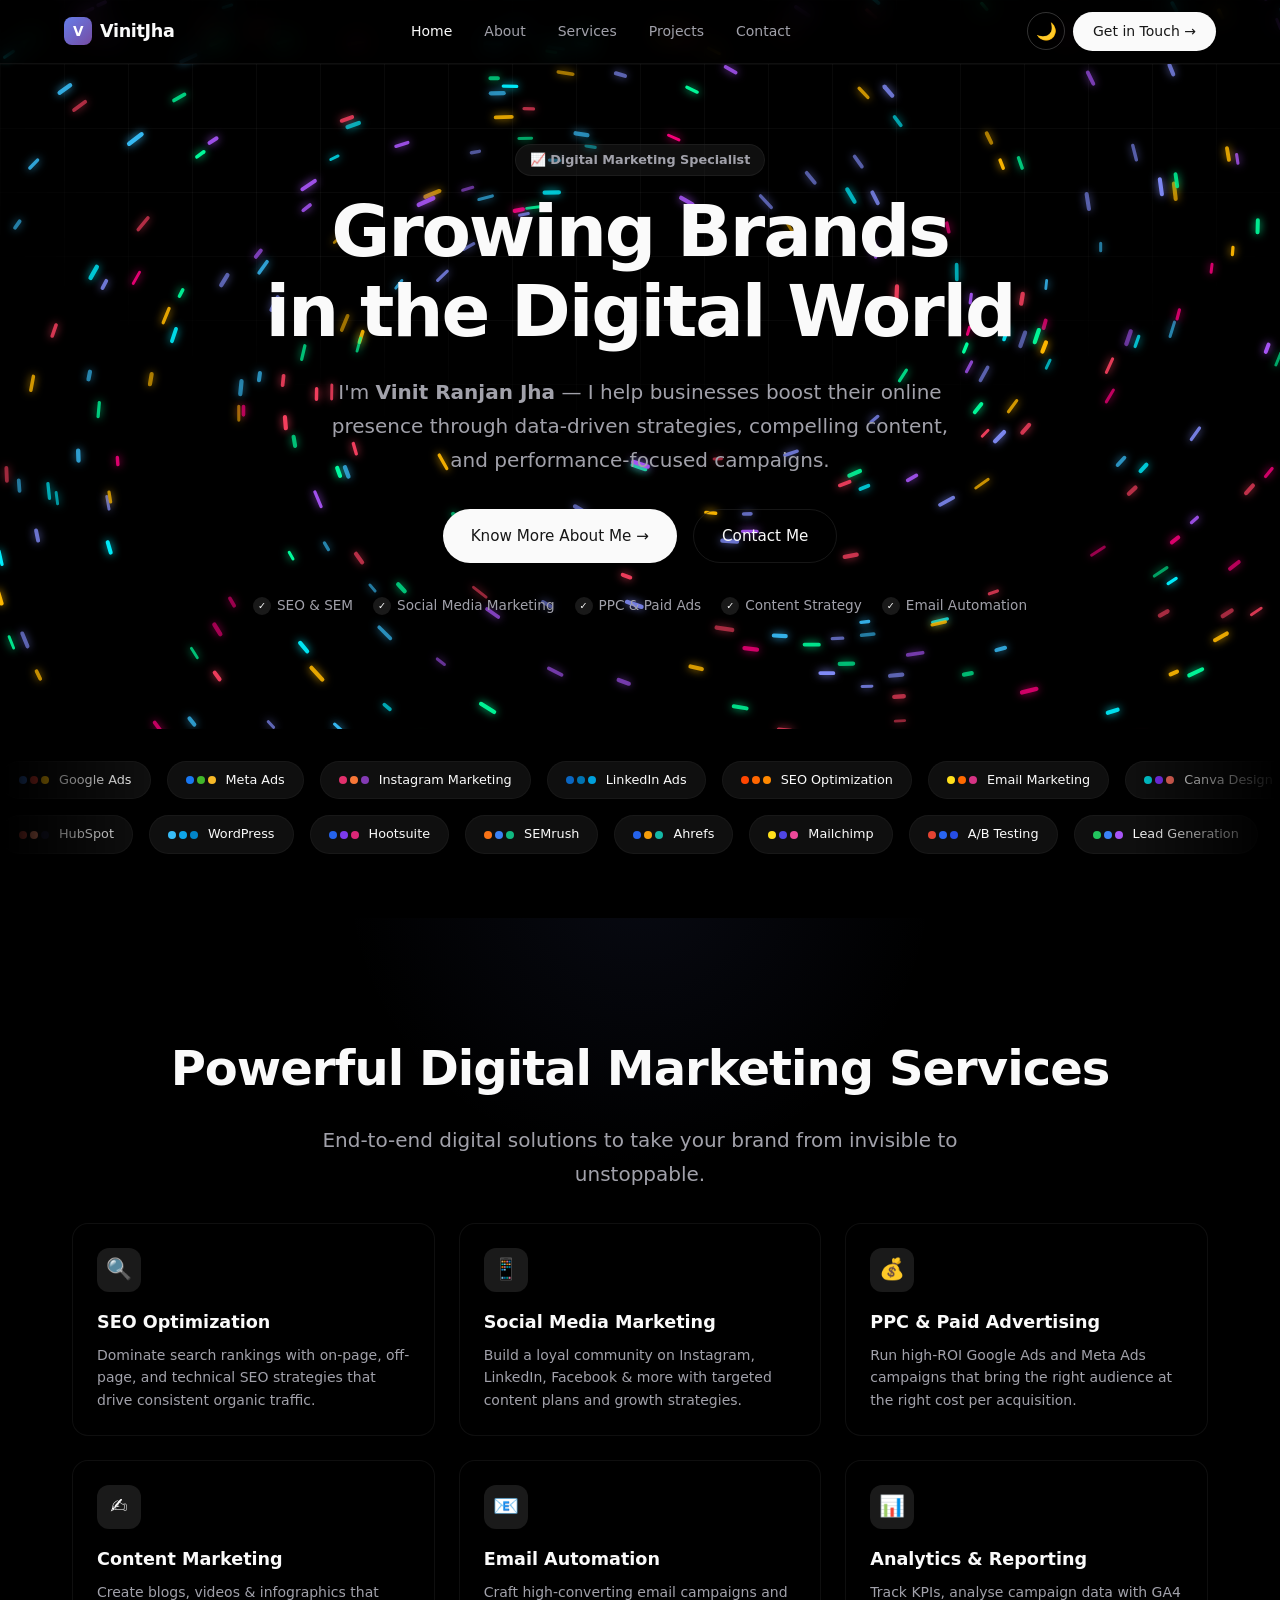
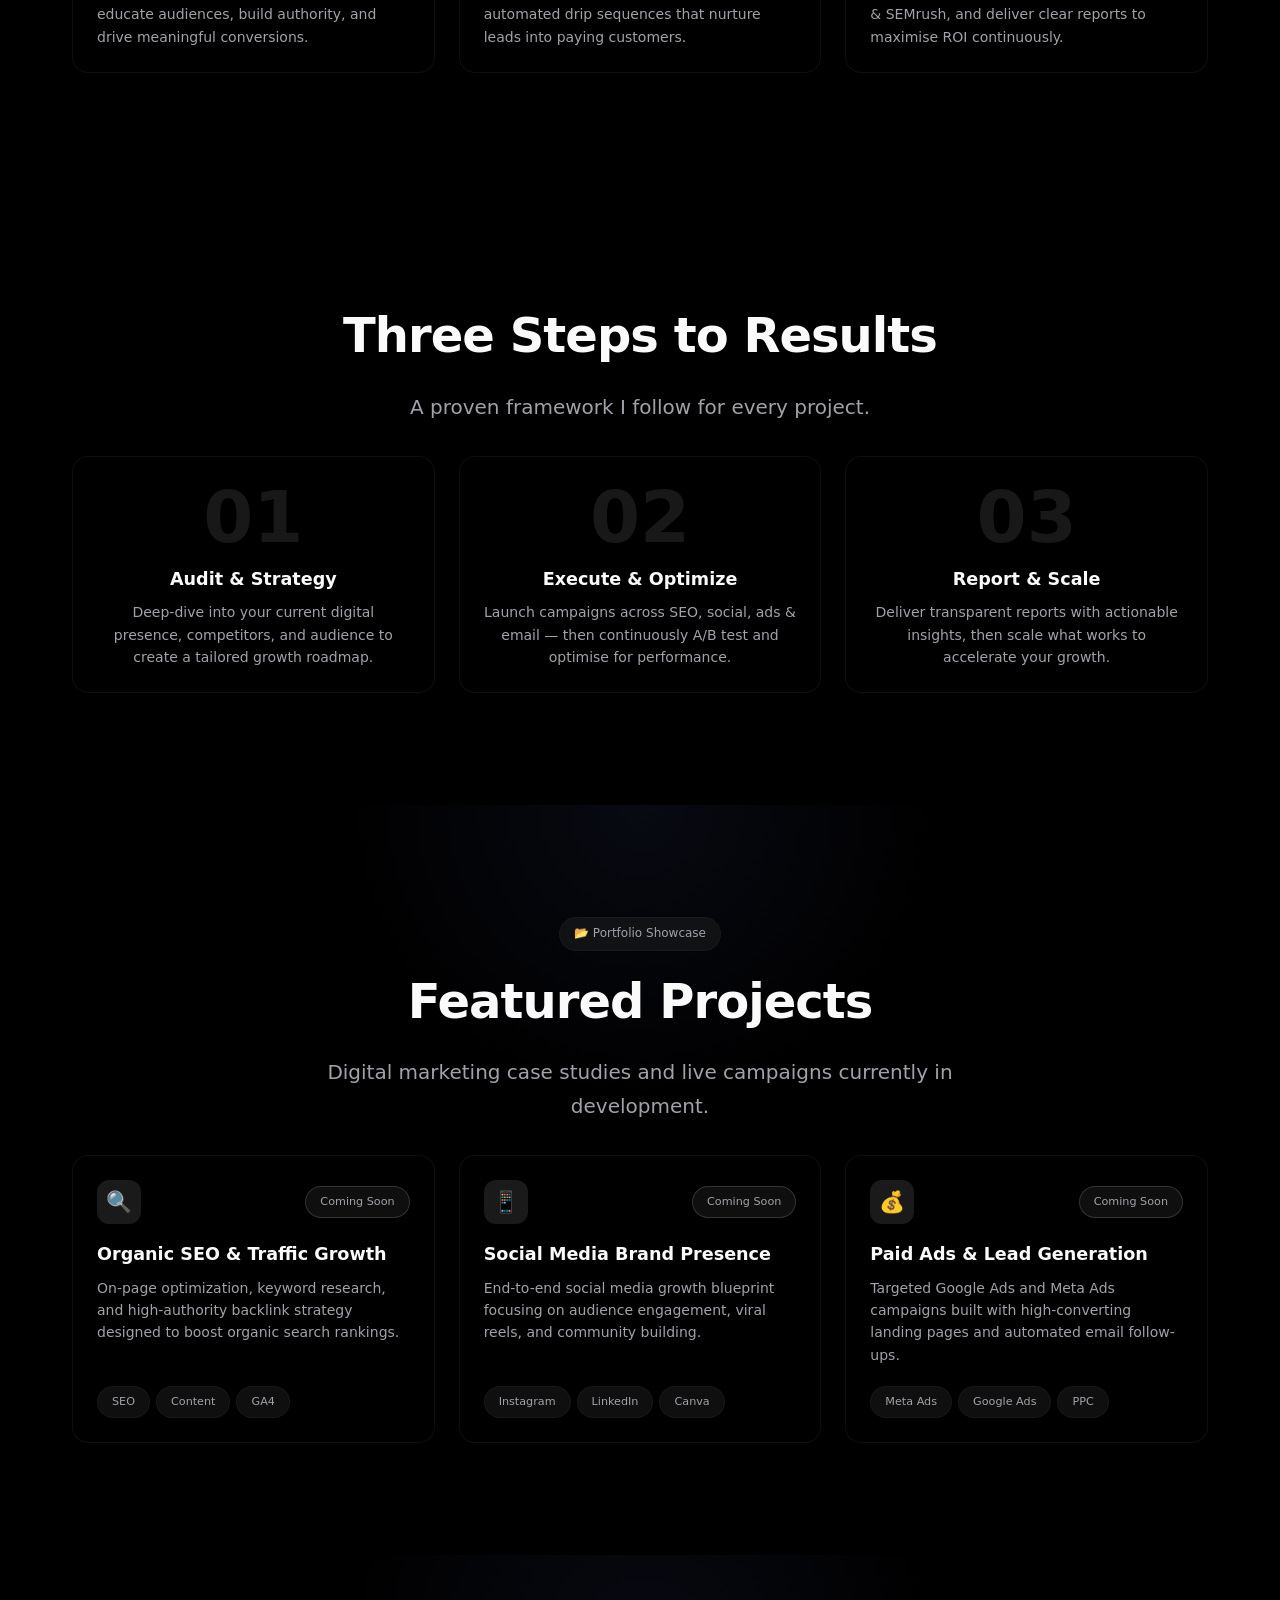
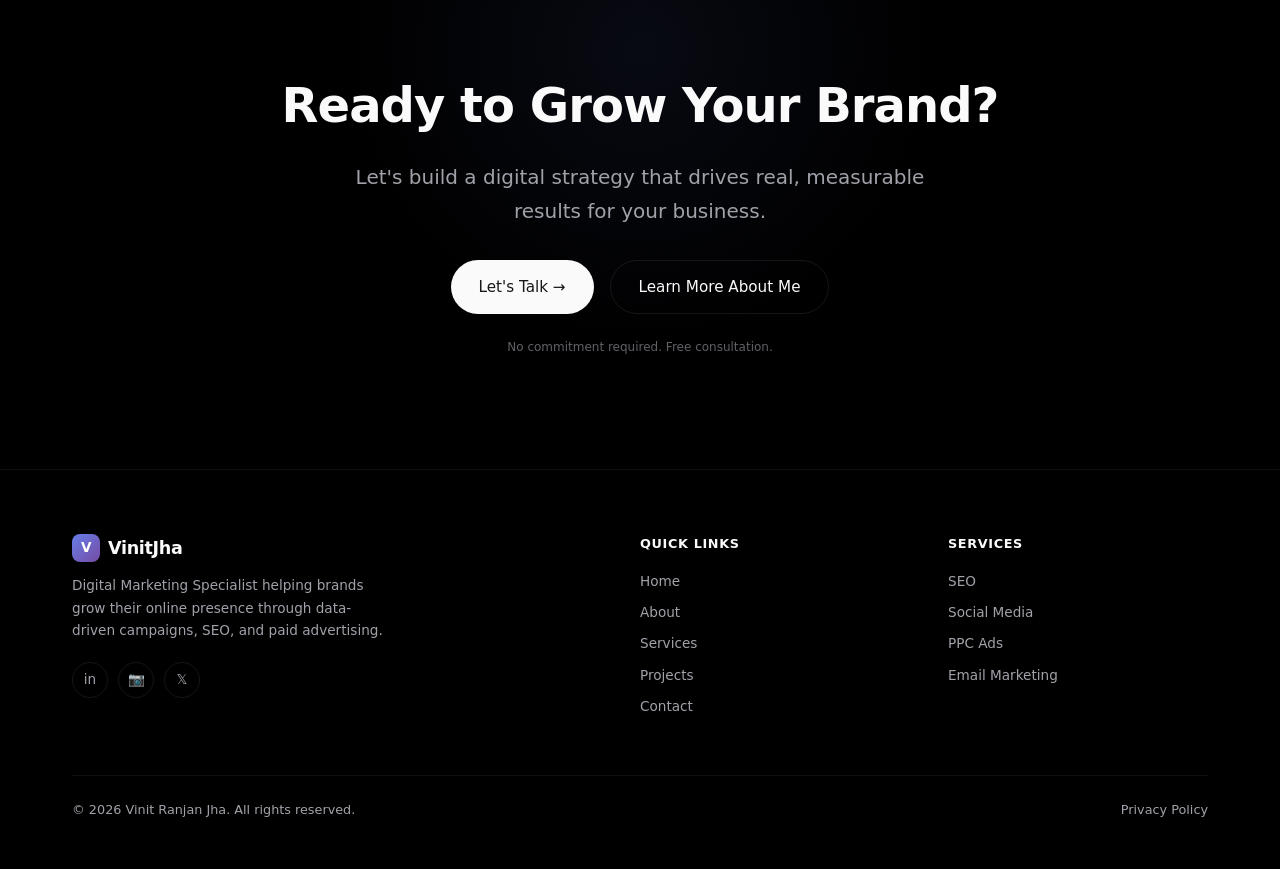
==== commit f2db4d76: "Implement full SEO optimization: meta tags, Open Graph, schema.org JSON-LD, sitemap and robots.txt" ====
--- a/index.html
+++ b/index.html
@@ -3,7 +3,68 @@
 <head>
   <meta charset="UTF-8" />
   <meta name="viewport" content="width=device-width, initial-scale=1.0"/>
-  <title>Vinit Ranjan Jha — Digital Marketing Specialist</title>
+  <title>Vinit Ranjan Jha — Digital Marketing Specialist | SEO, Paid Ads & Growth</title>
+  
+  <!-- SEO Primary Meta Tags -->
+  <meta name="description" content="Portfolio of Vinit Ranjan Jha, a results-driven Digital Marketing Specialist helping brands grow through data-driven SEO, Google Ads, Meta Ads, social media strategy, and conversion optimization." />
+  <meta name="keywords" content="Vinit Ranjan Jha, Vinit Jha, Digital Marketing Specialist, SEO Expert, Google Ads, Meta Ads, Social Media Marketing, PPC Specialist, Content Strategy, Performance Marketing" />
+  <meta name="author" content="Vinit Ranjan Jha" />
+  <meta name="robots" content="index, follow, max-snippet:-1, max-image-preview:large, max-video-preview:-1" />
+  <link rel="canonical" href="https://vinit121jha.github.io/test/" />
+
+  <!-- Open Graph / Facebook / LinkedIn / WhatsApp -->
+  <meta property="og:type" content="website" />
+  <meta property="og:url" content="https://vinit121jha.github.io/test/" />
+  <meta property="og:title" content="Vinit Ranjan Jha — Digital Marketing Specialist" />
+  <meta property="og:description" content="Growing brands in the digital world with data-driven SEO, Google Ads, Meta Ads, and performance marketing campaigns." />
+  <meta property="og:image" content="https://vinit121jha.github.io/test/vineet-photo.jpg" />
+  <meta property="og:site_name" content="Vinit Ranjan Jha Portfolio" />
+  <meta property="og:locale" content="en_US" />
+
+  <!-- Twitter Card -->
+  <meta name="twitter:card" content="summary_large_image" />
+  <meta name="twitter:url" content="https://vinit121jha.github.io/test/" />
+  <meta name="twitter:title" content="Vinit Ranjan Jha — Digital Marketing Specialist" />
+  <meta name="twitter:description" content="Growing brands in the digital world with data-driven SEO, Google Ads, Meta Ads, and performance marketing campaigns." />
+  <meta name="twitter:image" content="https://vinit121jha.github.io/test/vineet-photo.jpg" />
+
+  <!-- Schema.org JSON-LD Structured Data for Google Rich Snippets -->
+  <script type="application/ld+json">
+  {
+    "@context": "https://schema.org",
+    "@graph": [
+      {
+        "@type": "Person",
+        "@id": "https://vinit121jha.github.io/test/#person",
+        "name": "Vinit Ranjan Jha",
+        "url": "https://vinit121jha.github.io/test/",
+        "image": "https://vinit121jha.github.io/test/vineet-photo.jpg",
+        "jobTitle": "Digital Marketing Specialist",
+        "description": "Digital marketing specialist focusing on SEO, SEM, social media strategy, and paid campaigns.",
+        "email": "vinitjha003@gmail.com",
+        "knowsAbout": [
+          "Search Engine Optimization (SEO)",
+          "Google Ads & PPC Campaigns",
+          "Meta Ads (Facebook & Instagram)",
+          "Social Media Marketing",
+          "Content Marketing Strategy",
+          "Email Marketing Automation",
+          "Web Analytics & Conversion Rate Optimization"
+        ]
+      },
+      {
+        "@type": "WebSite",
+        "@id": "https://vinit121jha.github.io/test/#website",
+        "url": "https://vinit121jha.github.io/test/",
+        "name": "Vinit Ranjan Jha — Digital Marketing Portfolio",
+        "publisher": {
+          "@id": "https://vinit121jha.github.io/test/#person"
+        }
+      }
+    ]
+  }
+  </script>
+
   <link rel="icon" type="image/png" href="favicon.png" />
   <link rel="stylesheet" href="style.css" />
   <script>
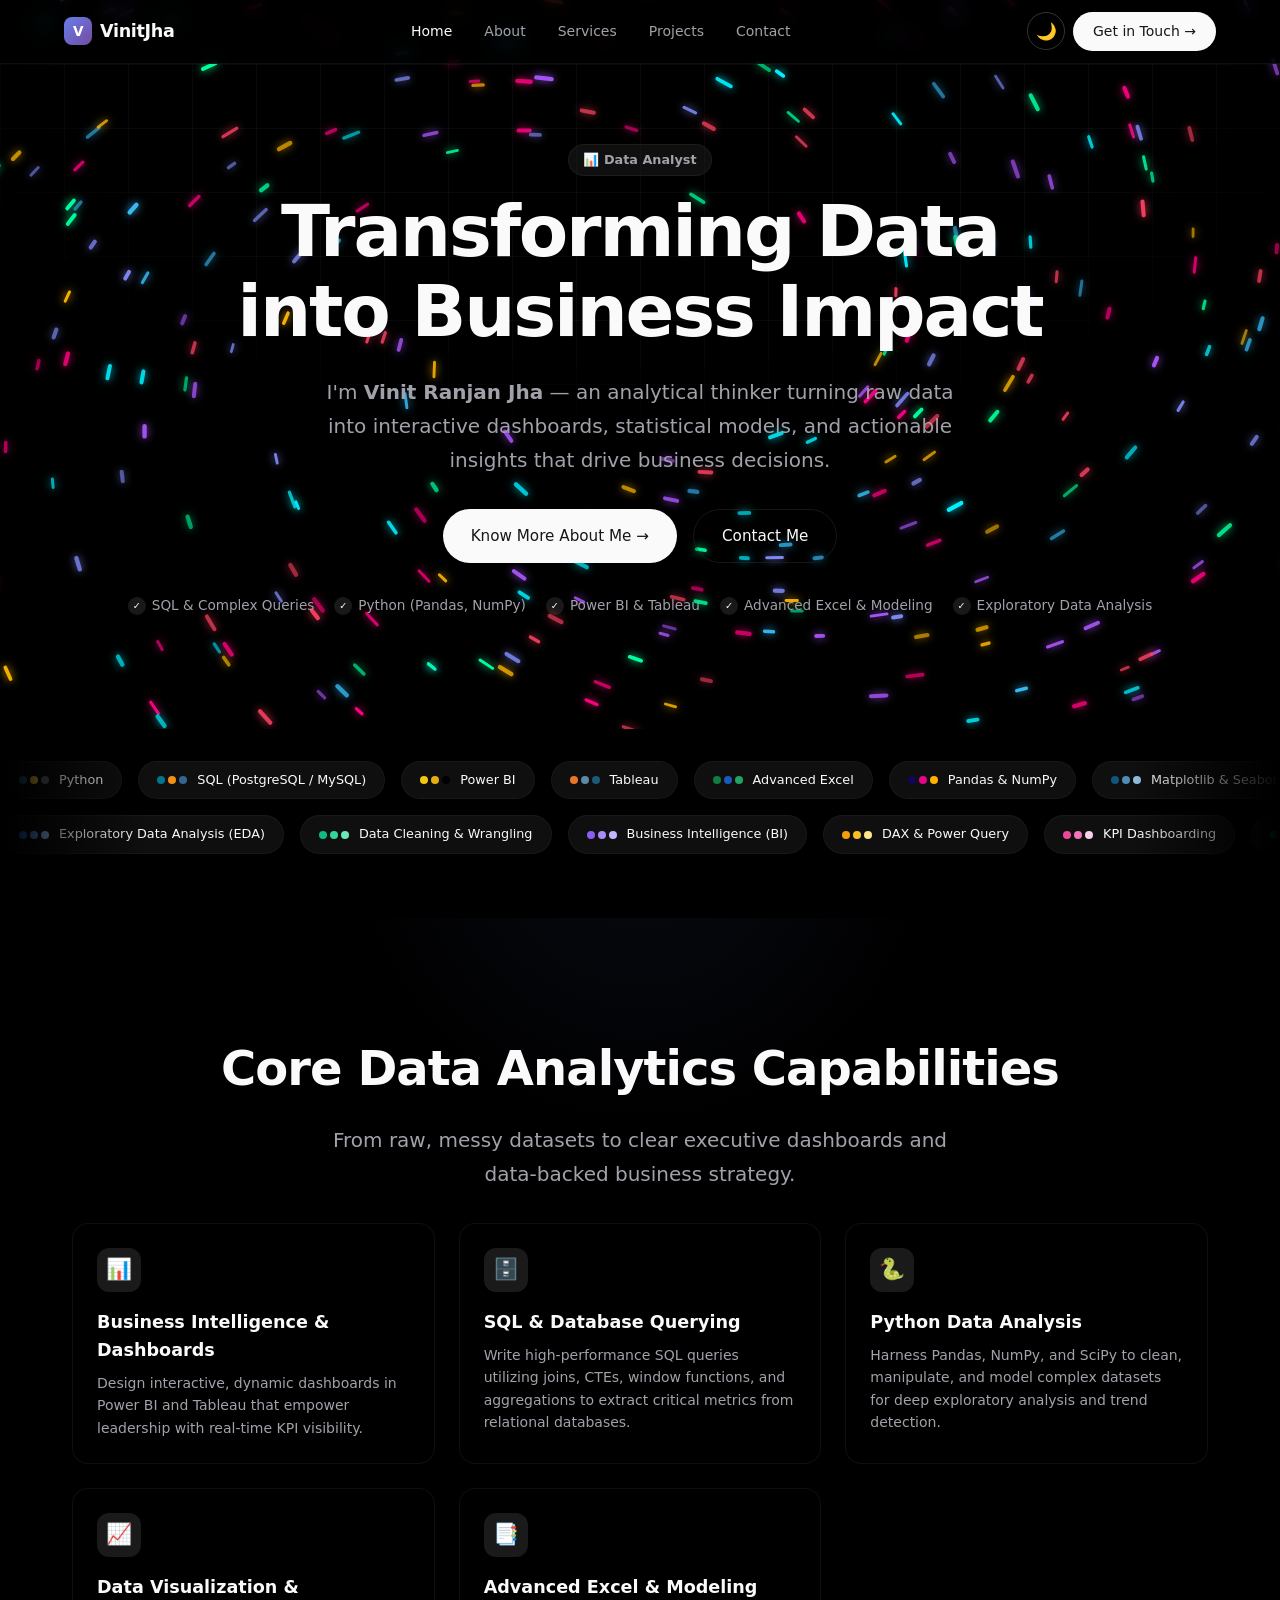
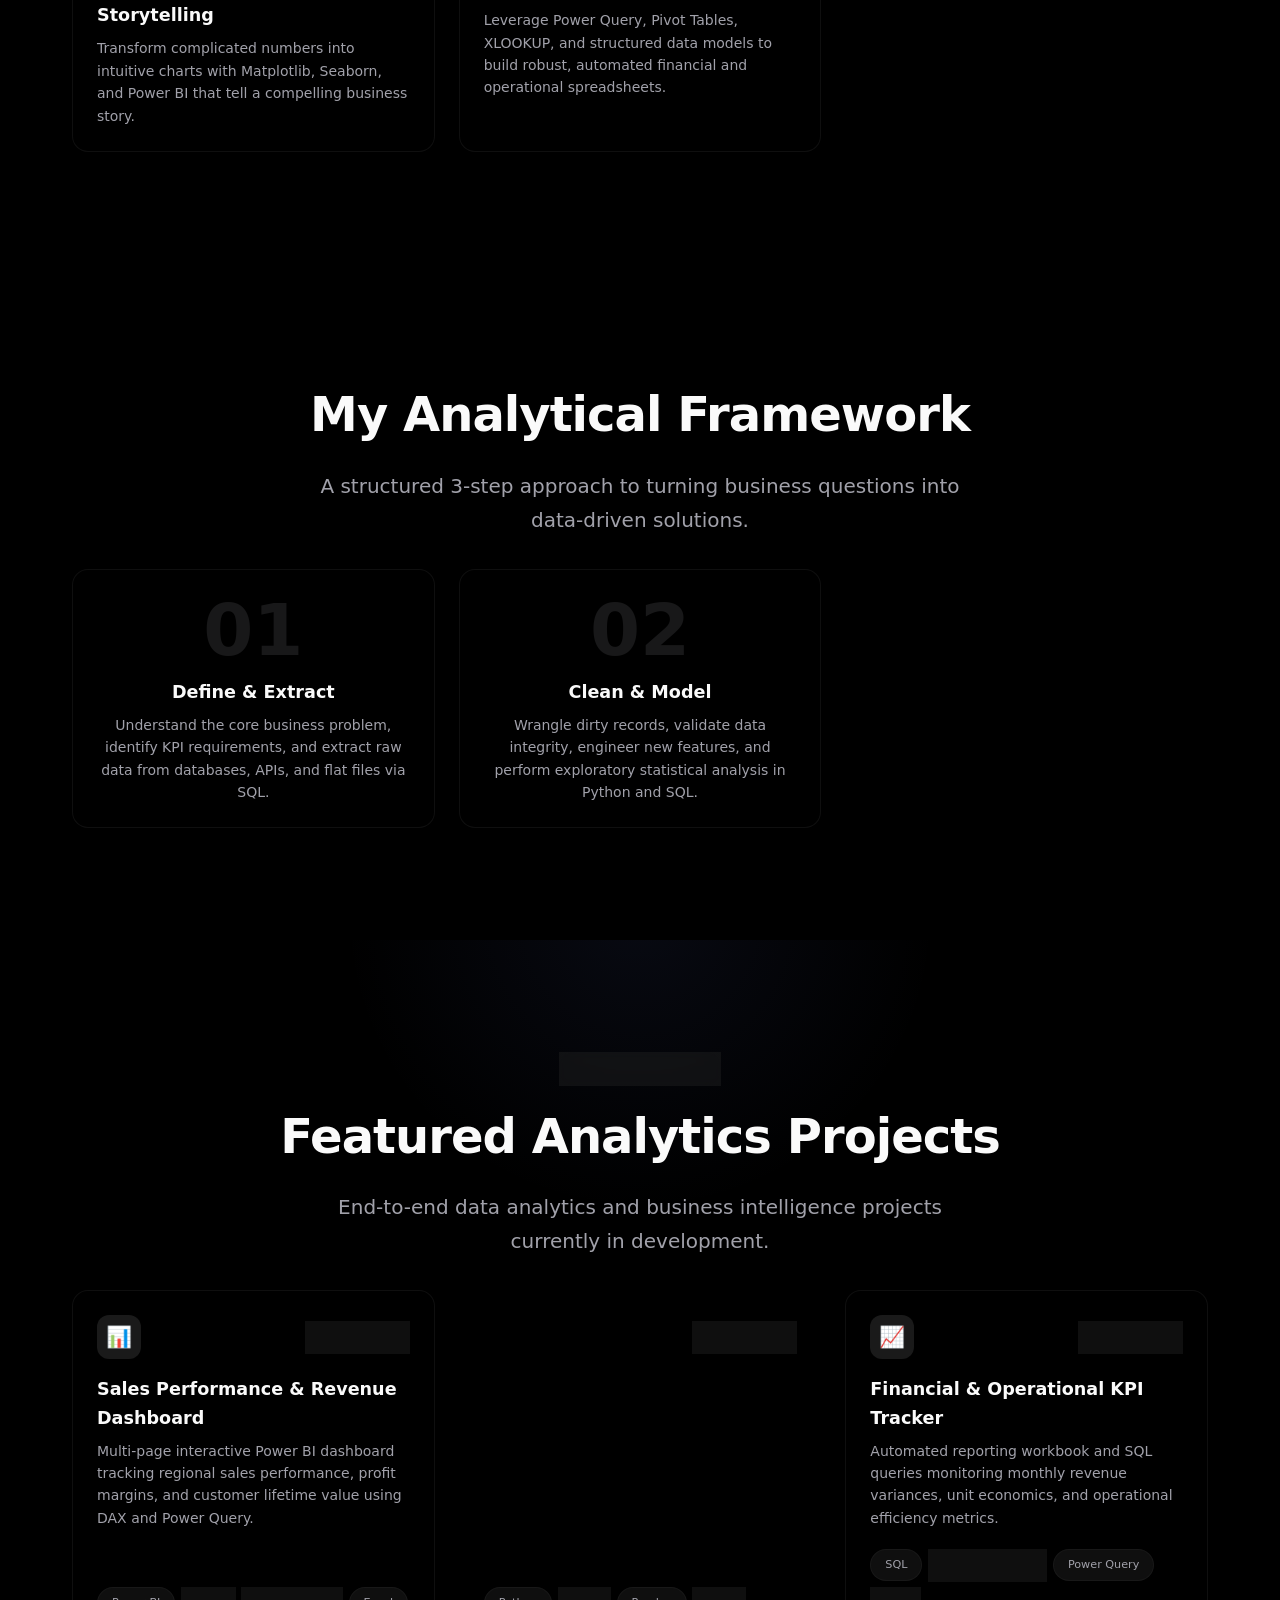
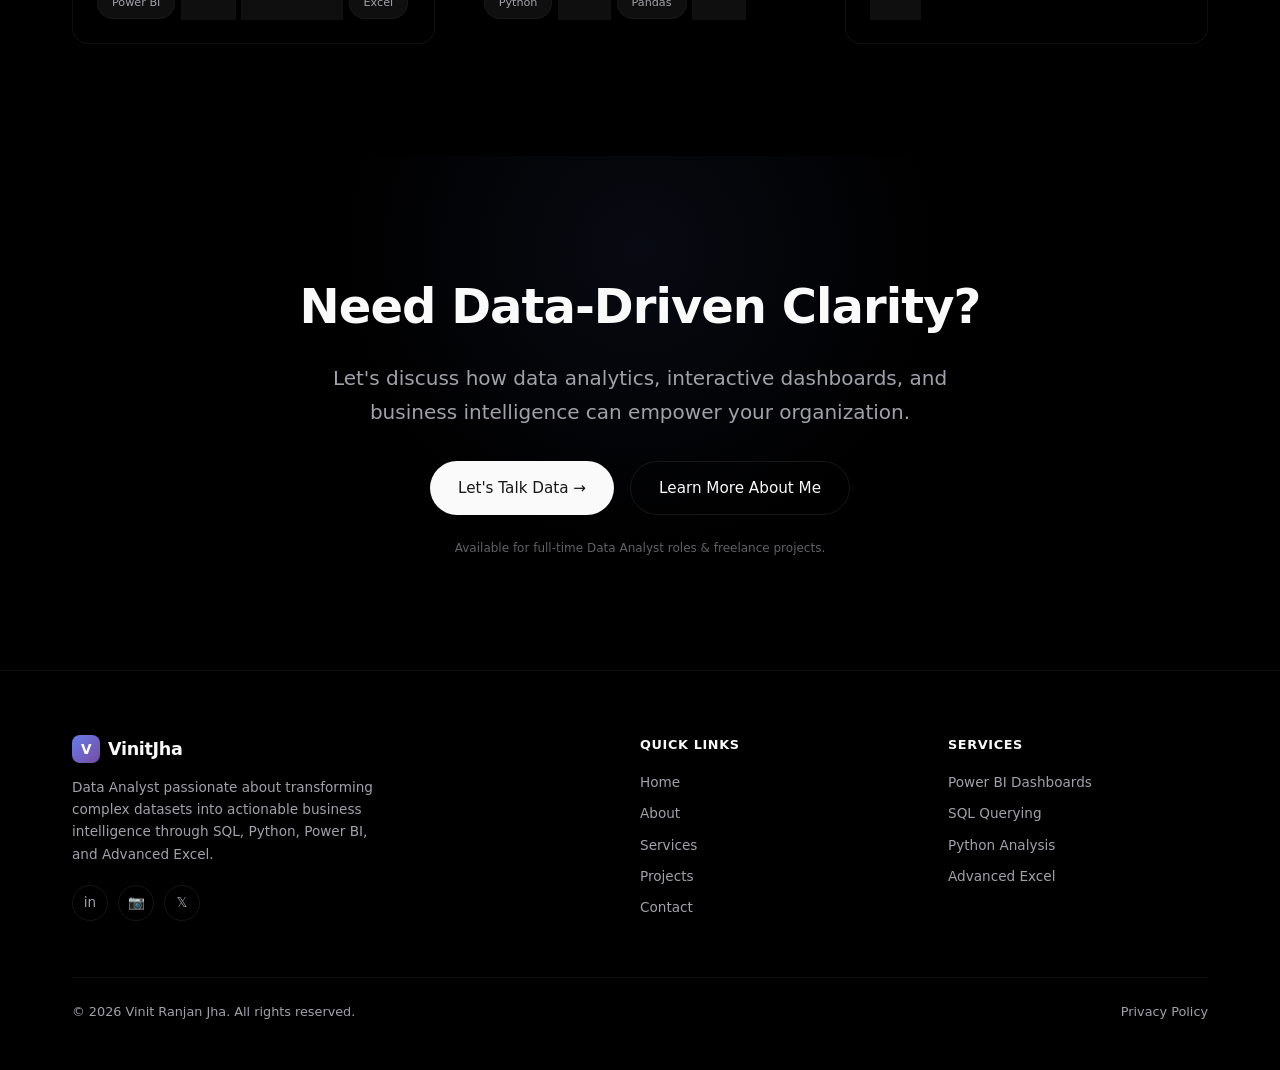
==== commit 640cb116: "Transform website into Data Analyst portfolio (SQL, Python, Power BI, Advanced Excel)" ====
--- a/index.html
+++ b/index.html
@@ -3,11 +3,11 @@
 <head>
   <meta charset="UTF-8" />
   <meta name="viewport" content="width=device-width, initial-scale=1.0"/>
-  <title>Vinit Ranjan Jha — Digital Marketing Specialist | SEO, Paid Ads & Growth</title>
+  <title>Vinit Ranjan Jha — Data Analyst | SQL, Python, Power BI & BI Insights</title>
   
   <!-- SEO Primary Meta Tags -->
-  <meta name="description" content="Portfolio of Vinit Ranjan Jha, a results-driven Digital Marketing Specialist helping brands grow through data-driven SEO, Google Ads, Meta Ads, social media strategy, and conversion optimization." />
-  <meta name="keywords" content="Vinit Ranjan Jha, Vinit Jha, Digital Marketing Specialist, SEO Expert, Google Ads, Meta Ads, Social Media Marketing, PPC Specialist, Content Strategy, Performance Marketing" />
+  <meta name="description" content="Portfolio of Vinit Ranjan Jha, an aspiring Data Analyst specializing in SQL, Python (Pandas, NumPy), Power BI dashboards, Advanced Excel, and business intelligence." />
+  <meta name="keywords" content="Vinit Ranjan Jha, Vinit Jha, Data Analyst, Business Intelligence Analyst, SQL Specialist, Python Data Analysis, Power BI Developer, Tableau, Advanced Excel, Junior Data Analyst India" />
   <meta name="author" content="Vinit Ranjan Jha" />
   <meta name="robots" content="index, follow, max-snippet:-1, max-image-preview:large, max-video-preview:-1" />
   <link rel="canonical" href="https://vinit121jha.github.io/test/" />
@@ -15,8 +15,8 @@
   <!-- Open Graph / Facebook / LinkedIn / WhatsApp -->
   <meta property="og:type" content="website" />
   <meta property="og:url" content="https://vinit121jha.github.io/test/" />
-  <meta property="og:title" content="Vinit Ranjan Jha — Digital Marketing Specialist" />
-  <meta property="og:description" content="Growing brands in the digital world with data-driven SEO, Google Ads, Meta Ads, and performance marketing campaigns." />
+  <meta property="og:title" content="Vinit Ranjan Jha — Data Analyst | SQL, Python & Power BI" />
+  <meta property="og:description" content="Turning complex datasets into actionable business intelligence through SQL, Python, Power BI, and interactive dashboards." />
   <meta property="og:image" content="https://vinit121jha.github.io/test/vineet-photo.jpg" />
   <meta property="og:site_name" content="Vinit Ranjan Jha Portfolio" />
   <meta property="og:locale" content="en_US" />
@@ -24,8 +24,8 @@
   <!-- Twitter Card -->
   <meta name="twitter:card" content="summary_large_image" />
   <meta name="twitter:url" content="https://vinit121jha.github.io/test/" />
-  <meta name="twitter:title" content="Vinit Ranjan Jha — Digital Marketing Specialist" />
-  <meta name="twitter:description" content="Growing brands in the digital world with data-driven SEO, Google Ads, Meta Ads, and performance marketing campaigns." />
+  <meta name="twitter:title" content="Vinit Ranjan Jha — Data Analyst | SQL, Python & Power BI" />
+  <meta name="twitter:description" content="Turning complex datasets into actionable business intelligence through SQL, Python, Power BI, and interactive dashboards." />
   <meta name="twitter:image" content="https://vinit121jha.github.io/test/vineet-photo.jpg" />
 
   <!-- Schema.org JSON-LD Structured Data for Google Rich Snippets -->
@@ -39,24 +39,25 @@
         "name": "Vinit Ranjan Jha",
         "url": "https://vinit121jha.github.io/test/",
         "image": "https://vinit121jha.github.io/test/vineet-photo.jpg",
-        "jobTitle": "Digital Marketing Specialist",
-        "description": "Digital marketing specialist focusing on SEO, SEM, social media strategy, and paid campaigns.",
+        "jobTitle": "Data Analyst",
+        "description": "Data Analyst specializing in SQL, Python, Power BI dashboards, Advanced Excel, and business intelligence solutions.",
         "email": "vinitjha003@gmail.com",
         "knowsAbout": [
-          "Search Engine Optimization (SEO)",
-          "Google Ads & PPC Campaigns",
-          "Meta Ads (Facebook & Instagram)",
-          "Social Media Marketing",
-          "Content Marketing Strategy",
-          "Email Marketing Automation",
-          "Web Analytics & Conversion Rate Optimization"
+          "Data Analysis & Modeling",
+          "SQL (PostgreSQL, MySQL)",
+          "Python (Pandas, NumPy, Matplotlib, Seaborn)",
+          "Power BI & DAX",
+          "Tableau & Data Visualization",
+          "Advanced Excel & Power Query",
+          "Exploratory Data Analysis (EDA)",
+          "Business Intelligence & KPI Dashboards"
         ]
       },
       {
         "@type": "WebSite",
         "@id": "https://vinit121jha.github.io/test/#website",
         "url": "https://vinit121jha.github.io/test/",
-        "name": "Vinit Ranjan Jha — Digital Marketing Portfolio",
+        "name": "Vinit Ranjan Jha — Data Analyst Portfolio",
         "publisher": {
           "@id": "https://vinit121jha.github.io/test/#person"
         }
@@ -105,15 +106,15 @@
     <canvas id="antigravityCanvas" class="hero-canvas"></canvas>
 
     <div class="container flex-center" style="position: relative; z-index: 2;">
-      <div class="about-badge">📈 Digital Marketing Specialist</div>
+      <div class="about-badge">📊 Data Analyst</div>
       
       <h1 class="text-hero text-center">
-        Growing Brands<br/>in the Digital World
+        Transforming Data<br/>into Business Impact
       </h1>
 
       <p class="text-subtitle mt-3">
-        I'm <strong>Vinit Ranjan Jha</strong> — I help businesses boost their online presence through 
-        data-driven strategies, compelling content, and performance-focused campaigns.
+        I'm <strong>Vinit Ranjan Jha</strong> — an analytical thinker turning raw data into interactive dashboards, 
+        statistical models, and actionable insights that drive business decisions.
       </p>
 
       <div class="btn-row">
@@ -123,11 +124,11 @@
 
       <!-- Feature checklist -->
       <div class="checklist">
-        <span class="check-item"><span class="check-icon">✓</span> SEO & SEM</span>
-        <span class="check-item"><span class="check-icon">✓</span> Social Media Marketing</span>
-        <span class="check-item"><span class="check-icon">✓</span> PPC & Paid Ads</span>
-        <span class="check-item"><span class="check-icon">✓</span> Content Strategy</span>
-        <span class="check-item"><span class="check-icon">✓</span> Email Automation</span>
+        <span class="check-item"><span class="check-icon">✓</span> SQL & Complex Queries</span>
+        <span class="check-item"><span class="check-icon">✓</span> Python (Pandas, NumPy)</span>
+        <span class="check-item"><span class="check-icon">✓</span> Power BI & Tableau</span>
+        <span class="check-item"><span class="check-icon">✓</span> Advanced Excel & Modeling</span>
+        <span class="check-item"><span class="check-icon">✓</span> Exploratory Data Analysis</span>
       </div>
     </div>
   </section>
@@ -137,85 +138,85 @@
     <div class="marquee-wrapper">
       <div class="marquee-track">
         <!-- Set 1 -->
-        <span class="marquee-pill"><span class="marquee-dots"><span class="marquee-dot" style="background:#4285f4"></span><span class="marquee-dot" style="background:#ea4335"></span><span class="marquee-dot" style="background:#fbbc05"></span></span>Google Ads</span>
-        <span class="marquee-pill"><span class="marquee-dots"><span class="marquee-dot" style="background:#1877f2"></span><span class="marquee-dot" style="background:#42b72a"></span><span class="marquee-dot" style="background:#f7b928"></span></span>Meta Ads</span>
-        <span class="marquee-pill"><span class="marquee-dots"><span class="marquee-dot" style="background:#e1306c"></span><span class="marquee-dot" style="background:#f77737"></span><span class="marquee-dot" style="background:#833ab4"></span></span>Instagram Marketing</span>
-        <span class="marquee-pill"><span class="marquee-dots"><span class="marquee-dot" style="background:#0a66c2"></span><span class="marquee-dot" style="background:#0073b1"></span><span class="marquee-dot" style="background:#00a0dc"></span></span>LinkedIn Ads</span>
-        <span class="marquee-pill"><span class="marquee-dots"><span class="marquee-dot" style="background:#ff4500"></span><span class="marquee-dot" style="background:#ff6600"></span><span class="marquee-dot" style="background:#ff8800"></span></span>SEO Optimization</span>
-        <span class="marquee-pill"><span class="marquee-dots"><span class="marquee-dot" style="background:#ffe01b"></span><span class="marquee-dot" style="background:#ff6a00"></span><span class="marquee-dot" style="background:#d63384"></span></span>Email Marketing</span>
-        <span class="marquee-pill"><span class="marquee-dots"><span class="marquee-dot" style="background:#00c4cc"></span><span class="marquee-dot" style="background:#7b2ff7"></span><span class="marquee-dot" style="background:#ff6f61"></span></span>Canva Design</span>
-        <span class="marquee-pill"><span class="marquee-dots"><span class="marquee-dot" style="background:#ff4713"></span><span class="marquee-dot" style="background:#3ddc84"></span><span class="marquee-dot" style="background:#4285f4"></span></span>Analytics</span>
+        <span class="marquee-pill"><span class="marquee-dots"><span class="marquee-dot" style="background:#3776ab"></span><span class="marquee-dot" style="background:#ffd43b"></span><span class="marquee-dot" style="background:#646464"></span></span>Python</span>
+        <span class="marquee-pill"><span class="marquee-dots"><span class="marquee-dot" style="background:#00758f"></span><span class="marquee-dot" style="background:#f29111"></span><span class="marquee-dot" style="background:#336791"></span></span>SQL (PostgreSQL / MySQL)</span>
+        <span class="marquee-pill"><span class="marquee-dots"><span class="marquee-dot" style="background:#f2c811"></span><span class="marquee-dot" style="background:#e6ad12"></span><span class="marquee-dot" style="background:#000000"></span></span>Power BI</span>
+        <span class="marquee-pill"><span class="marquee-dots"><span class="marquee-dot" style="background:#e97627"></span><span class="marquee-dot" style="background:#5c89a6"></span><span class="marquee-dot" style="background:#1c5a75"></span></span>Tableau</span>
+        <span class="marquee-pill"><span class="marquee-dots"><span class="marquee-dot" style="background:#107c41"></span><span class="marquee-dot" style="background:#185abd"></span><span class="marquee-dot" style="background:#21a366"></span></span>Advanced Excel</span>
+        <span class="marquee-pill"><span class="marquee-dots"><span class="marquee-dot" style="background:#150458"></span><span class="marquee-dot" style="background:#e70488"></span><span class="marquee-dot" style="background:#ffb000"></span></span>Pandas & NumPy</span>
+        <span class="marquee-pill"><span class="marquee-dots"><span class="marquee-dot" style="background:#11557c"></span><span class="marquee-dot" style="background:#4c8cb5"></span><span class="marquee-dot" style="background:#8fbcdb"></span></span>Matplotlib & Seaborn</span>
+        <span class="marquee-pill"><span class="marquee-dots"><span class="marquee-dot" style="background:#4285f4"></span><span class="marquee-dot" style="background:#ea4335"></span><span class="marquee-dot" style="background:#34a853"></span></span>Looker Studio</span>
         <!-- Set 2 (duplicate for seamless loop) -->
-        <span class="marquee-pill"><span class="marquee-dots"><span class="marquee-dot" style="background:#4285f4"></span><span class="marquee-dot" style="background:#ea4335"></span><span class="marquee-dot" style="background:#fbbc05"></span></span>Google Ads</span>
-        <span class="marquee-pill"><span class="marquee-dots"><span class="marquee-dot" style="background:#1877f2"></span><span class="marquee-dot" style="background:#42b72a"></span><span class="marquee-dot" style="background:#f7b928"></span></span>Meta Ads</span>
-        <span class="marquee-pill"><span class="marquee-dots"><span class="marquee-dot" style="background:#e1306c"></span><span class="marquee-dot" style="background:#f77737"></span><span class="marquee-dot" style="background:#833ab4"></span></span>Instagram Marketing</span>
-        <span class="marquee-pill"><span class="marquee-dots"><span class="marquee-dot" style="background:#0a66c2"></span><span class="marquee-dot" style="background:#0073b1"></span><span class="marquee-dot" style="background:#00a0dc"></span></span>LinkedIn Ads</span>
-        <span class="marquee-pill"><span class="marquee-dots"><span class="marquee-dot" style="background:#ff4500"></span><span class="marquee-dot" style="background:#ff6600"></span><span class="marquee-dot" style="background:#ff8800"></span></span>SEO Optimization</span>
-        <span class="marquee-pill"><span class="marquee-dots"><span class="marquee-dot" style="background:#ffe01b"></span><span class="marquee-dot" style="background:#ff6a00"></span><span class="marquee-dot" style="background:#d63384"></span></span>Email Marketing</span>
-        <span class="marquee-pill"><span class="marquee-dots"><span class="marquee-dot" style="background:#00c4cc"></span><span class="marquee-dot" style="background:#7b2ff7"></span><span class="marquee-dot" style="background:#ff6f61"></span></span>Canva Design</span>
-        <span class="marquee-pill"><span class="marquee-dots"><span class="marquee-dot" style="background:#ff4713"></span><span class="marquee-dot" style="background:#3ddc84"></span><span class="marquee-dot" style="background:#4285f4"></span></span>Analytics</span>
+        <span class="marquee-pill"><span class="marquee-dots"><span class="marquee-dot" style="background:#3776ab"></span><span class="marquee-dot" style="background:#ffd43b"></span><span class="marquee-dot" style="background:#646464"></span></span>Python</span>
+        <span class="marquee-pill"><span class="marquee-dots"><span class="marquee-dot" style="background:#00758f"></span><span class="marquee-dot" style="background:#f29111"></span><span class="marquee-dot" style="background:#336791"></span></span>SQL (PostgreSQL / MySQL)</span>
+        <span class="marquee-pill"><span class="marquee-dots"><span class="marquee-dot" style="background:#f2c811"></span><span class="marquee-dot" style="background:#e6ad12"></span><span class="marquee-dot" style="background:#000000"></span></span>Power BI</span>
+        <span class="marquee-pill"><span class="marquee-dots"><span class="marquee-dot" style="background:#e97627"></span><span class="marquee-dot" style="background:#5c89a6"></span><span class="marquee-dot" style="background:#1c5a75"></span></span>Tableau</span>
+        <span class="marquee-pill"><span class="marquee-dots"><span class="marquee-dot" style="background:#107c41"></span><span class="marquee-dot" style="background:#185abd"></span><span class="marquee-dot" style="background:#21a366"></span></span>Advanced Excel</span>
+        <span class="marquee-pill"><span class="marquee-dots"><span class="marquee-dot" style="background:#150458"></span><span class="marquee-dot" style="background:#e70488"></span><span class="marquee-dot" style="background:#ffb000"></span></span>Pandas & NumPy</span>
+        <span class="marquee-pill"><span class="marquee-dots"><span class="marquee-dot" style="background:#11557c"></span><span class="marquee-dot" style="background:#4c8cb5"></span><span class="marquee-dot" style="background:#8fbcdb"></span></span>Matplotlib & Seaborn</span>
+        <span class="marquee-pill"><span class="marquee-dots"><span class="marquee-dot" style="background:#4285f4"></span><span class="marquee-dot" style="background:#ea4335"></span><span class="marquee-dot" style="background:#34a853"></span></span>Looker Studio</span>
       </div>
     </div>
     <div style="height: 1rem;"></div>
     <div class="marquee-wrapper">
       <div class="marquee-track reverse">
-        <span class="marquee-pill"><span class="marquee-dots"><span class="marquee-dot" style="background:#ff6250"></span><span class="marquee-dot" style="background:#ff9472"></span><span class="marquee-dot" style="background:#1a1a2e"></span></span>HubSpot</span>
-        <span class="marquee-pill"><span class="marquee-dots"><span class="marquee-dot" style="background:#38bdf8"></span><span class="marquee-dot" style="background:#0ea5e9"></span><span class="marquee-dot" style="background:#0284c7"></span></span>WordPress</span>
-        <span class="marquee-pill"><span class="marquee-dots"><span class="marquee-dot" style="background:#2563eb"></span><span class="marquee-dot" style="background:#7c3aed"></span><span class="marquee-dot" style="background:#db2777"></span></span>Hootsuite</span>
-        <span class="marquee-pill"><span class="marquee-dots"><span class="marquee-dot" style="background:#f97316"></span><span class="marquee-dot" style="background:#3b82f6"></span><span class="marquee-dot" style="background:#10b981"></span></span>SEMrush</span>
-        <span class="marquee-pill"><span class="marquee-dots"><span class="marquee-dot" style="background:#2563eb"></span><span class="marquee-dot" style="background:#f59e0b"></span><span class="marquee-dot" style="background:#14b8a6"></span></span>Ahrefs</span>
-        <span class="marquee-pill"><span class="marquee-dots"><span class="marquee-dot" style="background:#ffe01b"></span><span class="marquee-dot" style="background:#4f46e5"></span><span class="marquee-dot" style="background:#ec4899"></span></span>Mailchimp</span>
-        <span class="marquee-pill"><span class="marquee-dots"><span class="marquee-dot" style="background:#e44332"></span><span class="marquee-dot" style="background:#2965f1"></span><span class="marquee-dot" style="background:#264de4"></span></span>A/B Testing</span>
-        <span class="marquee-pill"><span class="marquee-dots"><span class="marquee-dot" style="background:#22c55e"></span><span class="marquee-dot" style="background:#3b82f6"></span><span class="marquee-dot" style="background:#a855f7"></span></span>Lead Generation</span>
+        <span class="marquee-pill"><span class="marquee-dots"><span class="marquee-dot" style="background:#3b82f6"></span><span class="marquee-dot" style="background:#60a5fa"></span><span class="marquee-dot" style="background:#93c5fd"></span></span>Exploratory Data Analysis (EDA)</span>
+        <span class="marquee-pill"><span class="marquee-dots"><span class="marquee-dot" style="background:#10b981"></span><span class="marquee-dot" style="background:#34d399"></span><span class="marquee-dot" style="background:#6ee7b7"></span></span>Data Cleaning & Wrangling</span>
+        <span class="marquee-pill"><span class="marquee-dots"><span class="marquee-dot" style="background:#8b5cf6"></span><span class="marquee-dot" style="background:#a78bfa"></span><span class="marquee-dot" style="background:#c4b5fd"></span></span>Business Intelligence (BI)</span>
+        <span class="marquee-pill"><span class="marquee-dots"><span class="marquee-dot" style="background:#f59e0b"></span><span class="marquee-dot" style="background:#fbbf24"></span><span class="marquee-dot" style="background:#fde68a"></span></span>DAX & Power Query</span>
+        <span class="marquee-pill"><span class="marquee-dots"><span class="marquee-dot" style="background:#ec4899"></span><span class="marquee-dot" style="background:#f472b6"></span><span class="marquee-dot" style="background:#fbcfe8"></span></span>KPI Dashboarding</span>
+        <span class="marquee-pill"><span class="marquee-dots"><span class="marquee-dot" style="background:#06b6d4"></span><span class="marquee-dot" style="background:#22d3ee"></span><span class="marquee-dot" style="background:#67e8f9"></span></span>Statistical Analysis</span>
+        <span class="marquee-pill"><span class="marquee-dots"><span class="marquee-dot" style="background:#6366f1"></span><span class="marquee-dot" style="background:#818cf8"></span><span class="marquee-dot" style="background:#a5b4fc"></span></span>Data Storytelling</span>
+        <span class="marquee-pill"><span class="marquee-dots"><span class="marquee-dot" style="background:#14b8a6"></span><span class="marquee-dot" style="background:#2dd4bf"></span><span class="marquee-dot" style="background:#5eead4"></span></span>ETL Pipelines</span>
         <!-- Duplicate -->
-        <span class="marquee-pill"><span class="marquee-dots"><span class="marquee-dot" style="background:#ff6250"></span><span class="marquee-dot" style="background:#ff9472"></span><span class="marquee-dot" style="background:#1a1a2e"></span></span>HubSpot</span>
-        <span class="marquee-pill"><span class="marquee-dots"><span class="marquee-dot" style="background:#38bdf8"></span><span class="marquee-dot" style="background:#0ea5e9"></span><span class="marquee-dot" style="background:#0284c7"></span></span>WordPress</span>
-        <span class="marquee-pill"><span class="marquee-dots"><span class="marquee-dot" style="background:#2563eb"></span><span class="marquee-dot" style="background:#7c3aed"></span><span class="marquee-dot" style="background:#db2777"></span></span>Hootsuite</span>
-        <span class="marquee-pill"><span class="marquee-dots"><span class="marquee-dot" style="background:#f97316"></span><span class="marquee-dot" style="background:#3b82f6"></span><span class="marquee-dot" style="background:#10b981"></span></span>SEMrush</span>
-        <span class="marquee-pill"><span class="marquee-dots"><span class="marquee-dot" style="background:#2563eb"></span><span class="marquee-dot" style="background:#f59e0b"></span><span class="marquee-dot" style="background:#14b8a6"></span></span>Ahrefs</span>
-        <span class="marquee-pill"><span class="marquee-dots"><span class="marquee-dot" style="background:#ffe01b"></span><span class="marquee-dot" style="background:#4f46e5"></span><span class="marquee-dot" style="background:#ec4899"></span></span>Mailchimp</span>
-        <span class="marquee-pill"><span class="marquee-dots"><span class="marquee-dot" style="background:#e44332"></span><span class="marquee-dot" style="background:#2965f1"></span><span class="marquee-dot" style="background:#264de4"></span></span>A/B Testing</span>
-        <span class="marquee-pill"><span class="marquee-dots"><span class="marquee-dot" style="background:#22c55e"></span><span class="marquee-dot" style="background:#3b82f6"></span><span class="marquee-dot" style="background:#a855f7"></span></span>Lead Generation</span>
+        <span class="marquee-pill"><span class="marquee-dots"><span class="marquee-dot" style="background:#3b82f6"></span><span class="marquee-dot" style="background:#60a5fa"></span><span class="marquee-dot" style="background:#93c5fd"></span></span>Exploratory Data Analysis (EDA)</span>
+        <span class="marquee-pill"><span class="marquee-dots"><span class="marquee-dot" style="background:#10b981"></span><span class="marquee-dot" style="background:#34d399"></span><span class="marquee-dot" style="background:#6ee7b7"></span></span>Data Cleaning & Wrangling</span>
+        <span class="marquee-pill"><span class="marquee-dots"><span class="marquee-dot" style="background:#8b5cf6"></span><span class="marquee-dot" style="background:#a78bfa"></span><span class="marquee-dot" style="background:#c4b5fd"></span></span>Business Intelligence (BI)</span>
+        <span class="marquee-pill"><span class="marquee-dots"><span class="marquee-dot" style="background:#f59e0b"></span><span class="marquee-dot" style="background:#fbbf24"></span><span class="marquee-dot" style="background:#fde68a"></span></span>DAX & Power Query</span>
+        <span class="marquee-pill"><span class="marquee-dots"><span class="marquee-dot" style="background:#ec4899"></span><span class="marquee-dot" style="background:#f472b6"></span><span class="marquee-dot" style="background:#fbcfe8"></span></span>KPI Dashboarding</span>
+        <span class="marquee-pill"><span class="marquee-dots"><span class="marquee-dot" style="background:#06b6d4"></span><span class="marquee-dot" style="background:#22d3ee"></span><span class="marquee-dot" style="background:#67e8f9"></span></span>Statistical Analysis</span>
+        <span class="marquee-pill"><span class="marquee-dots"><span class="marquee-dot" style="background:#6366f1"></span><span class="marquee-dot" style="background:#818cf8"></span><span class="marquee-dot" style="background:#a5b4fc"></span></span>Data Storytelling</span>
+        <span class="marquee-pill"><span class="marquee-dots"><span class="marquee-dot" style="background:#14b8a6"></span><span class="marquee-dot" style="background:#2dd4bf"></span><span class="marquee-dot" style="background:#5eead4"></span></span>ETL Pipelines</span>
       </div>
     </div>
   </section>
 
-  <!-- ═══ SERVICES ═══ -->
+  <!-- ═══ SERVICES / CAPABILITIES ═══ -->
   <section id="services" class="glow-section">
     <div class="container">
-      <h2 class="text-section section-spacing">Powerful Digital Marketing Services</h2>
-      <p class="text-subtitle mb-4">End-to-end digital solutions to take your brand from invisible to unstoppable.</p>
+      <h2 class="text-section section-spacing">Core Data Analytics Capabilities</h2>
+      <p class="text-subtitle mb-4">From raw, messy datasets to clear executive dashboards and data-backed business strategy.</p>
 
       <div class="grid-3">
         <div class="card">
+          <div class="card-icon">📊</div>
+          <h3>Business Intelligence & Dashboards</h3>
+          <p>Design interactive, dynamic dashboards in Power BI and Tableau that empower leadership with real-time KPI visibility.</p>
+        </div>
+        <div class="card">
+          <div class="card-icon">🗄️</div>
+          <h3>SQL & Database Querying</h3>
+          <p>Write high-performance SQL queries utilizing joins, CTEs, window functions, and aggregations to extract critical metrics from relational databases.</p>
+        </div>
+        <div class="card">
+          <div class="card-icon">🐍</div>
+          <h3>Python Data Analysis</h3>
+          <p>Harness Pandas, NumPy, and SciPy to clean, manipulate, and model complex datasets for deep exploratory analysis and trend detection.</p>
+        </div>
+        <div class="card">
+          <div class="card-icon">📈</div>
+          <h3>Data Visualization & Storytelling</h3>
+          <p>Transform complicated numbers into intuitive charts with Matplotlib, Seaborn, and Power BI that tell a compelling business story.</p>
+        </div>
+        <div class="card">
+          <div class="card-icon">📑</div>
+          <h3>Advanced Excel & Modeling</h3>
+          <p>Leverage Power Query, Pivot Tables, XLOOKUP, and structured data models to build robust, automated financial and operational spreadsheets.</p>
+        </div>
+        <div class="card">
           <div class="card-icon">🔍</div>
-          <h3>SEO Optimization</h3>
-          <p>Dominate search rankings with on-page, off-page, and technical SEO strategies that drive consistent organic traffic.</p>
-        </div>
-        <div class="card">
-          <div class="card-icon">📱</div>
-          <h3>Social Media Marketing</h3>
-          <p>Build a loyal community on Instagram, LinkedIn, Facebook & more with targeted content plans and growth strategies.</p>
-        </div>
-        <div class="card">
-          <div class="card-icon">💰</div>
-          <h3>PPC & Paid Advertising</h3>
-          <p>Run high-ROI Google Ads and Meta Ads campaigns that bring the right audience at the right cost per acquisition.</p>
-        </div>
-        <div class="card">
-          <div class="card-icon">✍️</div>
-          <h3>Content Marketing</h3>
-          <p>Create blogs, videos & infographics that educate audiences, build authority, and drive meaningful conversions.</p>
-        </div>
-        <div class="card">
-          <div class="card-icon">📧</div>
-          <h3>Email Automation</h3>
-          <p>Craft high-converting email campaigns and automated drip sequences that nurture leads into paying customers.</p>
-        </div>
-        <div class="card">
-          <div class="card-icon">📊</div>
-          <h3>Analytics & Reporting</h3>
-          <p>Track KPIs, analyse campaign data with GA4 & SEMrush, and deliver clear reports to maximise ROI continuously.</p>
+          <h3>Data Cleaning & Preprocessing</h3>
+          <p>Detect anomalies, impute missing values, eliminate duplicates, and standardize unstructured records into pristine analysis-ready data.</p>
         </div>
       </div>
     </div>
@@ -224,24 +225,24 @@
   <!-- ═══ HOW I WORK ═══ -->
   <section>
     <div class="container">
-      <h2 class="text-section section-spacing">Three Steps to Results</h2>
-      <p class="text-subtitle mb-4">A proven framework I follow for every project.</p>
+      <h2 class="text-section section-spacing">My Analytical Framework</h2>
+      <p class="text-subtitle mb-4">A structured 3-step approach to turning business questions into data-driven solutions.</p>
 
       <div class="grid-3">
         <div class="card" style="text-align: center;">
           <div class="step-number">01</div>
-          <h3>Audit & Strategy</h3>
-          <p>Deep-dive into your current digital presence, competitors, and audience to create a tailored growth roadmap.</p>
+          <h3>Define & Extract</h3>
+          <p>Understand the core business problem, identify KPI requirements, and extract raw data from databases, APIs, and flat files via SQL.</p>
         </div>
         <div class="card" style="text-align: center;">
           <div class="step-number">02</div>
-          <h3>Execute & Optimize</h3>
-          <p>Launch campaigns across SEO, social, ads & email — then continuously A/B test and optimise for performance.</p>
+          <h3>Clean & Model</h3>
+          <p>Wrangle dirty records, validate data integrity, engineer new features, and perform exploratory statistical analysis in Python and SQL.</p>
         </div>
         <div class="card" style="text-align: center;">
           <div class="step-number">03</div>
-          <h3>Report & Scale</h3>
-          <p>Deliver transparent reports with actionable insights, then scale what works to accelerate your growth.</p>
+          <h3>Visualize & Deliver</h3>
+          <p>Build automated interactive dashboards, isolate key drivers, and present actionable, executive-ready recommendations.</p>
         </div>
       </div>
     </div>
@@ -252,9 +253,9 @@
     <div class="container">
       <div class="flex-center">
         <span class="badge" style="margin-bottom: 0.75rem;">📂 Portfolio Showcase</span>
-        <h2 class="text-section section-spacing">Featured Projects</h2>
+        <h2 class="text-section section-spacing">Featured Analytics Projects</h2>
         <p class="text-subtitle mb-4">
-          Digital marketing case studies and live campaigns currently in development.
+          End-to-end data analytics and business intelligence projects currently in development.
         </p>
       </div>
 
@@ -263,16 +264,17 @@
         <div class="card" style="display:flex; flex-direction:column; justify-content:space-between;">
           <div>
             <div style="display:flex; justify-content:space-between; align-items:center; margin-bottom:1rem;">
-              <span class="card-icon" style="margin-bottom:0;">🔍</span>
+              <span class="card-icon" style="margin-bottom:0;">📊</span>
               <span class="badge" style="font-size:0.7rem; color:#a1a1aa; border-color:rgba(255,255,255,0.15);">Coming Soon</span>
             </div>
-            <h3>Organic SEO & Traffic Growth</h3>
-            <p>On-page optimization, keyword research, and high-authority backlink strategy designed to boost organic search rankings.</p>
+            <h3>Sales Performance & Revenue Dashboard</h3>
+            <p>Multi-page interactive Power BI dashboard tracking regional sales performance, profit margins, and customer lifetime value using DAX and Power Query.</p>
           </div>
           <div style="margin-top:1.25rem; display:flex; gap:6px; flex-wrap:wrap;">
-            <span class="badge" style="font-size:0.7rem;">SEO</span>
-            <span class="badge" style="font-size:0.7rem;">Content</span>
-            <span class="badge" style="font-size:0.7rem;">GA4</span>
+            <span class="badge" style="font-size:0.7rem;">Power BI</span>
+            <span class="badge" style="font-size:0.7rem;">DAX</span>
+            <span class="badge" style="font-size:0.7rem;">Power Query</span>
+            <span class="badge" style="font-size:0.7rem;">Excel</span>
           </div>
         </div>
 
@@ -280,16 +282,17 @@
         <div class="card" style="display:flex; flex-direction:column; justify-content:space-between;">
           <div>
             <div style="display:flex; justify-content:space-between; align-items:center; margin-bottom:1rem;">
-              <span class="card-icon" style="margin-bottom:0;">📱</span>
+              <span class="card-icon" style="margin-bottom:0;">🛒</span>
               <span class="badge" style="font-size:0.7rem; color:#a1a1aa; border-color:rgba(255,255,255,0.15);">Coming Soon</span>
             </div>
-            <h3>Social Media Brand Presence</h3>
-            <p>End-to-end social media growth blueprint focusing on audience engagement, viral reels, and community building.</p>
+            <h3>Customer Segmentation & RFM Analysis</h3>
+            <p>Exploratory data analysis on retail transactions to segment customers by Recency, Frequency, and Monetary value for targeted retention strategies.</p>
           </div>
           <div style="margin-top:1.25rem; display:flex; gap:6px; flex-wrap:wrap;">
-            <span class="badge" style="font-size:0.7rem;">Instagram</span>
-            <span class="badge" style="font-size:0.7rem;">LinkedIn</span>
-            <span class="badge" style="font-size:0.7rem;">Canva</span>
+            <span class="badge" style="font-size:0.7rem;">Python</span>
+            <span class="badge" style="font-size:0.7rem;">SQL</span>
+            <span class="badge" style="font-size:0.7rem;">Pandas</span>
+            <span class="badge" style="font-size:0.7rem;">EDA</span>
           </div>
         </div>
 
@@ -297,16 +300,17 @@
         <div class="card" style="display:flex; flex-direction:column; justify-content:space-between;">
           <div>
             <div style="display:flex; justify-content:space-between; align-items:center; margin-bottom:1rem;">
-              <span class="card-icon" style="margin-bottom:0;">💰</span>
+              <span class="card-icon" style="margin-bottom:0;">📈</span>
               <span class="badge" style="font-size:0.7rem; color:#a1a1aa; border-color:rgba(255,255,255,0.15);">Coming Soon</span>
             </div>
-            <h3>Paid Ads & Lead Generation</h3>
-            <p>Targeted Google Ads and Meta Ads campaigns built with high-converting landing pages and automated email follow-ups.</p>
+            <h3>Financial & Operational KPI Tracker</h3>
+            <p>Automated reporting workbook and SQL queries monitoring monthly revenue variances, unit economics, and operational efficiency metrics.</p>
           </div>
           <div style="margin-top:1.25rem; display:flex; gap:6px; flex-wrap:wrap;">
-            <span class="badge" style="font-size:0.7rem;">Meta Ads</span>
-            <span class="badge" style="font-size:0.7rem;">Google Ads</span>
-            <span class="badge" style="font-size:0.7rem;">PPC</span>
+            <span class="badge" style="font-size:0.7rem;">SQL</span>
+            <span class="badge" style="font-size:0.7rem;">Advanced Excel</span>
+            <span class="badge" style="font-size:0.7rem;">Power Query</span>
+            <span class="badge" style="font-size:0.7rem;">ETL</span>
           </div>
         </div>
       </div>
@@ -316,15 +320,15 @@
   <!-- ═══ BOTTOM CTA ═══ -->
   <section class="glow-section">
     <div class="container flex-center">
-      <h2 class="text-section section-spacing">Ready to Grow Your Brand?</h2>
+      <h2 class="text-section section-spacing">Need Data-Driven Clarity?</h2>
       <p class="text-subtitle">
-        Let's build a digital strategy that drives real, measurable results for your business.
+        Let's discuss how data analytics, interactive dashboards, and business intelligence can empower your organization.
       </p>
       <div class="btn-row">
-        <a href="contact.html" class="btn-primary">Let's Talk →</a>
+        <a href="contact.html" class="btn-primary">Let's Talk Data →</a>
         <a href="about.html" class="btn-outline">Learn More About Me</a>
       </div>
-      <p class="text-xs text-muted mt-3" style="opacity:0.6;">No commitment required. Free consultation.</p>
+      <p class="text-xs text-muted mt-3" style="opacity:0.6;">Available for full-time Data Analyst roles & freelance projects.</p>
     </div>
   </section>
 
@@ -337,7 +341,7 @@
             <div class="logo-icon">V</div>
             <span>VinitJha</span>
           </div>
-          <p>Digital Marketing Specialist helping brands grow their online presence through data-driven campaigns, SEO, and paid advertising.</p>
+          <p>Data Analyst passionate about transforming complex datasets into actionable business intelligence through SQL, Python, Power BI, and Advanced Excel.</p>
           <div class="footer-socials">
             <a href="#" title="LinkedIn">in</a>
             <a href="#" title="Instagram">📷</a>
@@ -354,10 +358,10 @@
         </div>
         <div class="footer-col">
           <h4>Services</h4>
-          <a href="#services">SEO</a>
-          <a href="#services">Social Media</a>
-          <a href="#services">PPC Ads</a>
-          <a href="#services">Email Marketing</a>
+          <a href="#services">Power BI Dashboards</a>
+          <a href="#services">SQL Querying</a>
+          <a href="#services">Python Analysis</a>
+          <a href="#services">Advanced Excel</a>
         </div>
       </div>
       <div class="footer-bottom">
